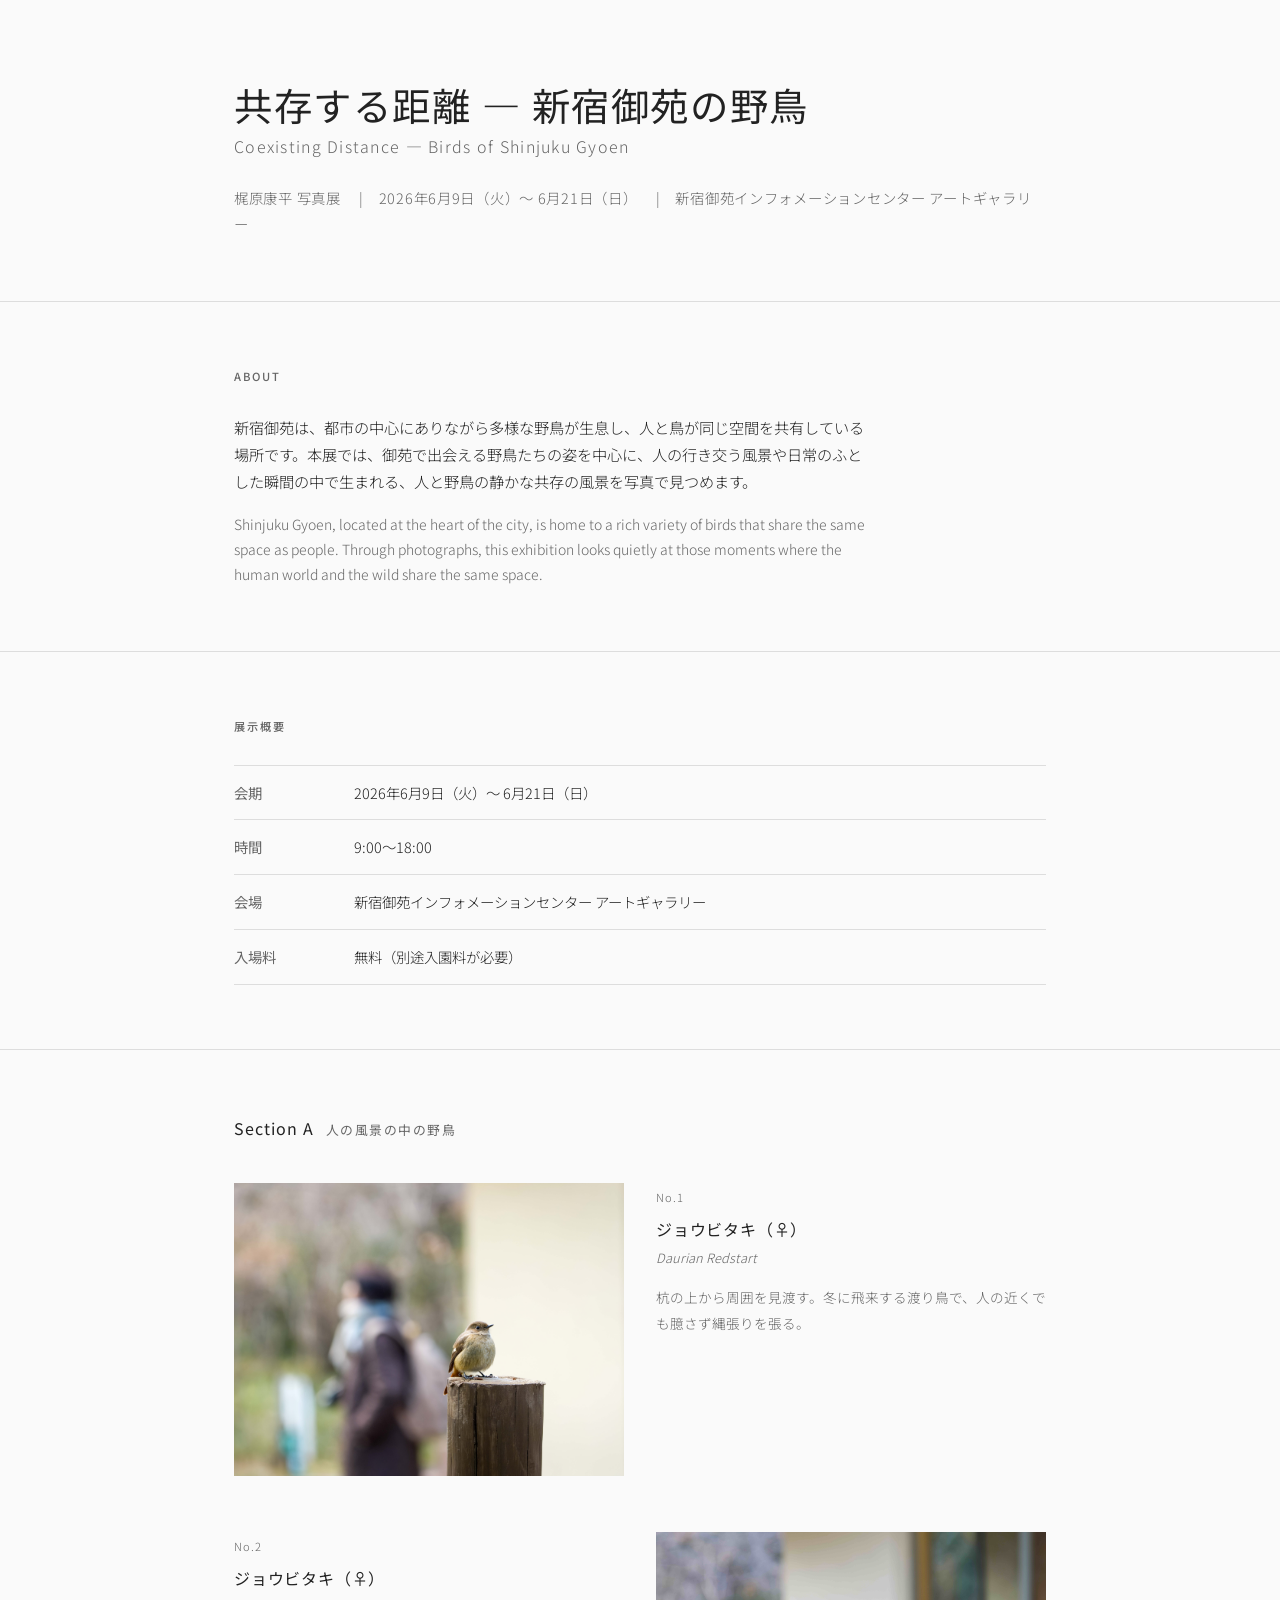
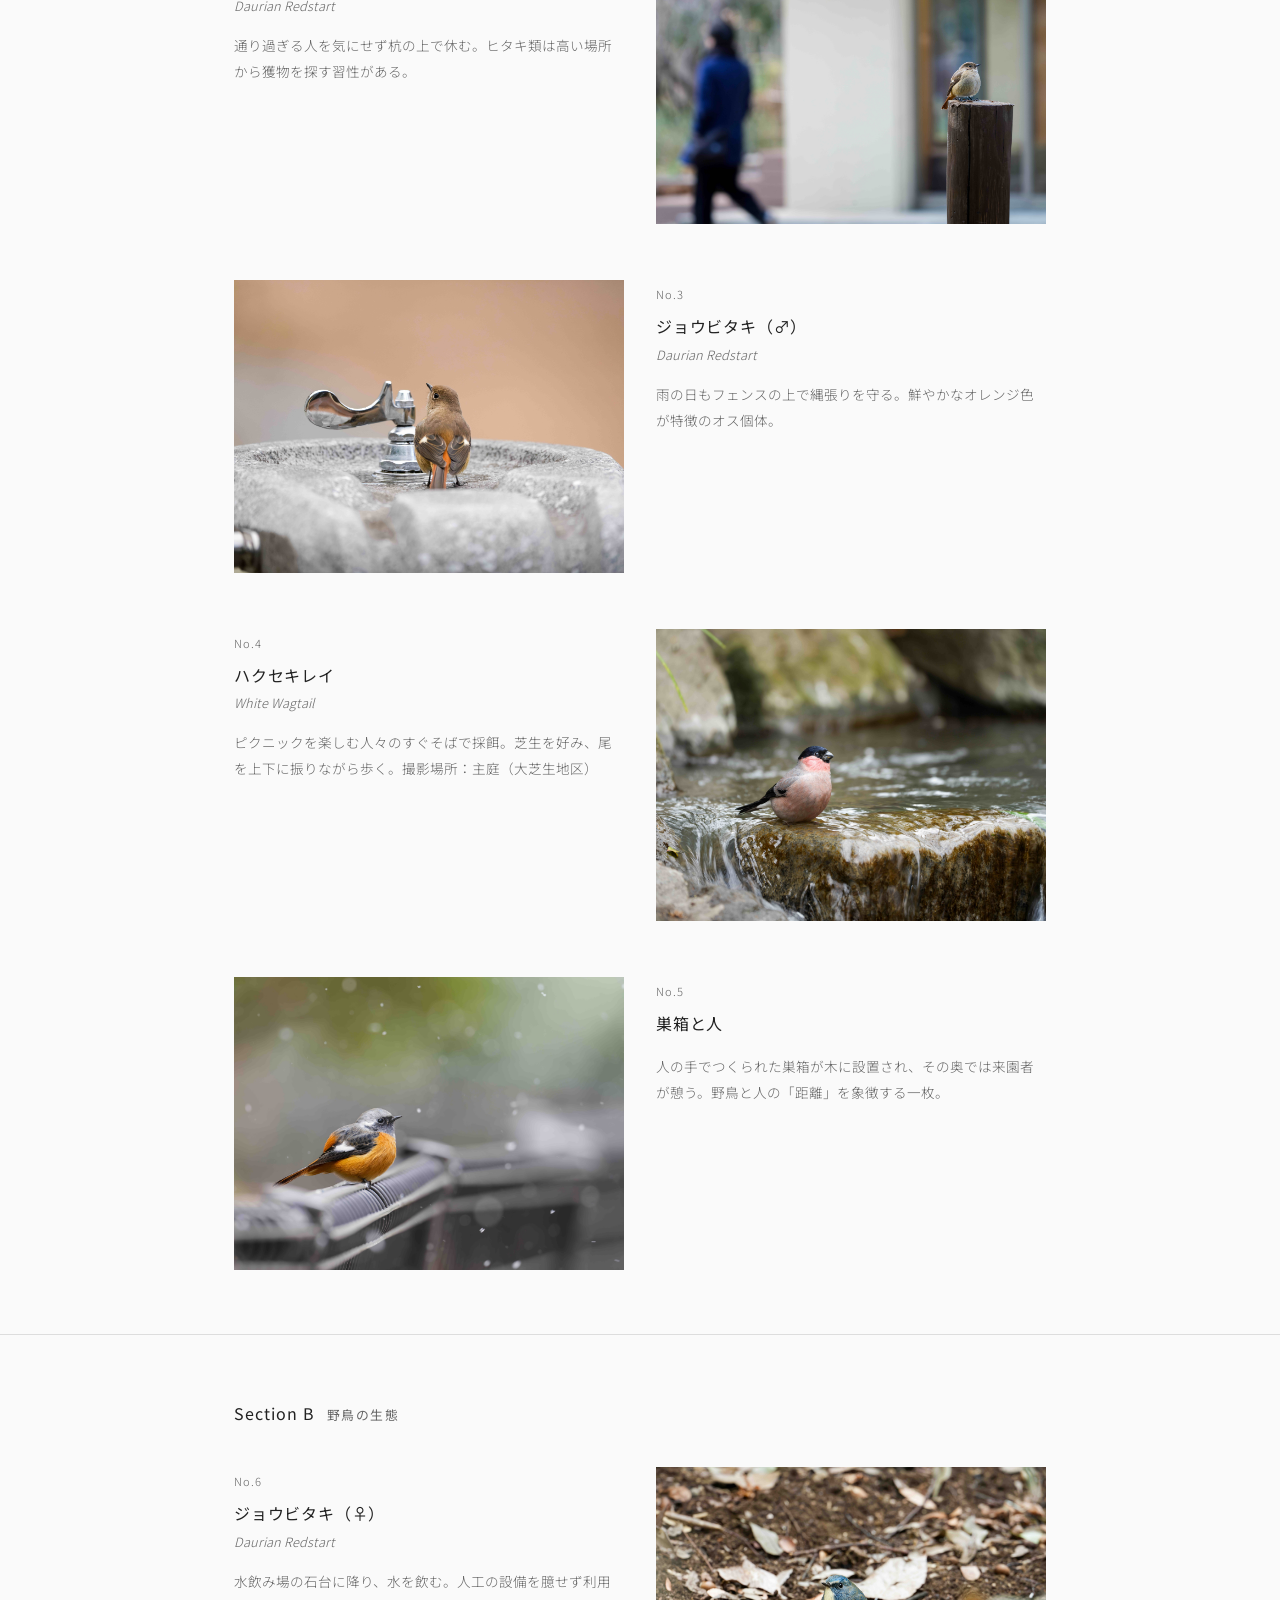
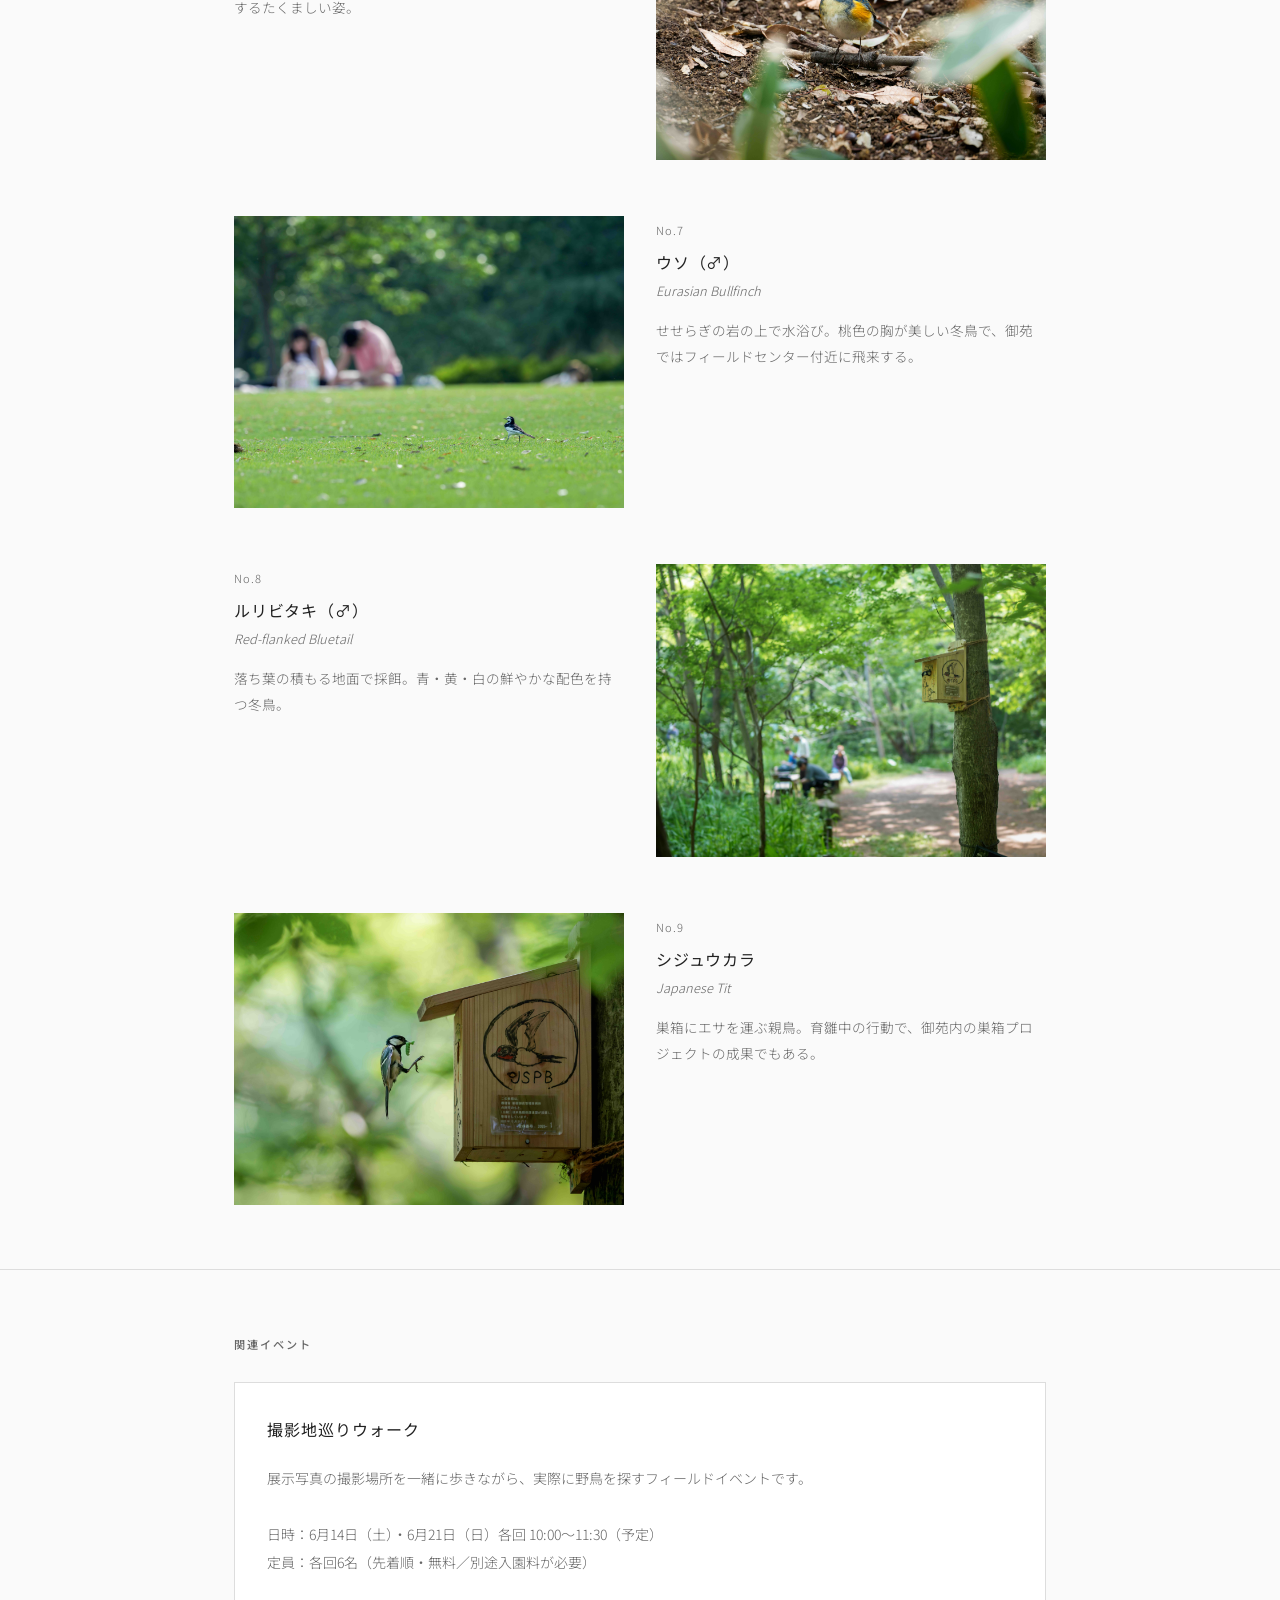
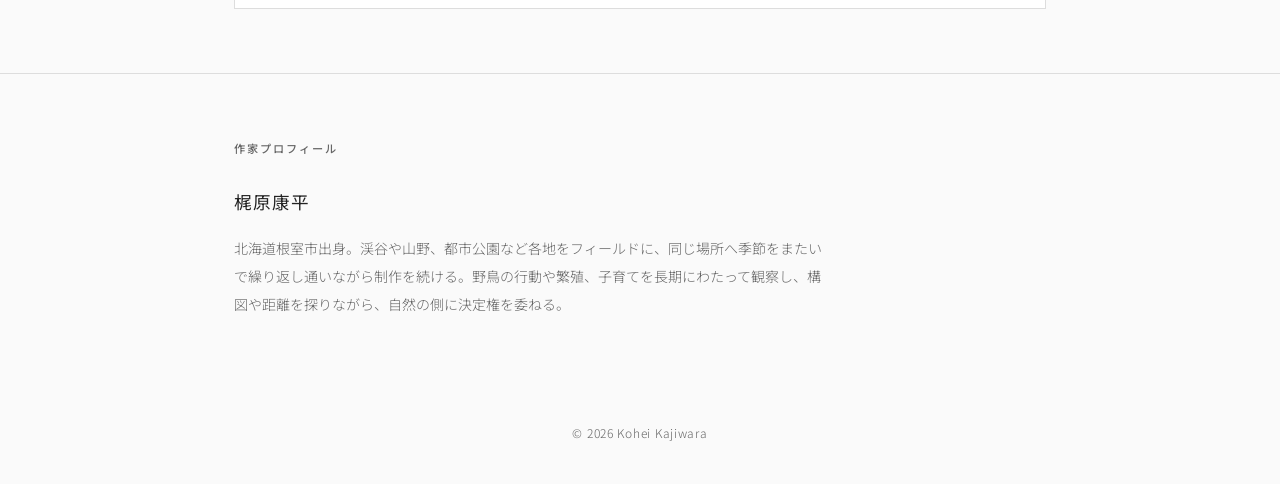
==== exhibitions/2026-coexisting-distance/index.html @ 9e28040c "Restructure for portfolio top page and exhibition subpath Co-Authored-By: Claude Sonnet 4.6 <noreply" ====
<!DOCTYPE html>
<html lang="ja">
<head>
  <meta charset="UTF-8">
  <meta name="viewport" content="width=device-width, initial-scale=1.0">
  <title>共存する距離 — 新宿御苑の野鳥 | 梶原康平 写真展</title>
  <meta name="description" content="梶原康平 写真展「共存する距離 — 新宿御苑の野鳥」2026年6月9日〜6月21日 新宿御苑インフォメーションセンター アートギャラリー">
  <link rel="stylesheet" href="style.css">
</head>
<body>

  <header>
    <div class="header-inner">
      <h1 class="exhibition-title">
        共存する距離 — 新宿御苑の野鳥
        <span class="exhibition-title-en">Coexisting Distance — Birds of Shinjuku Gyoen</span>
      </h1>
      <p class="header-meta">
        <span>梶原康平 写真展</span>
        <span>2026年6月9日（火）〜 6月21日（日）</span>
        <span>新宿御苑インフォメーションセンター アートギャラリー</span>
      </p>
    </div>
  </header>

  <main>

    <!-- About -->
    <section id="about">
      <div class="container">
        <p class="section-label">About</p>
        <div class="about-text">
          <p>新宿御苑は、都市の中心にありながら多様な野鳥が生息し、人と鳥が同じ空間を共有している場所です。本展では、御苑で出会える野鳥たちの姿を中心に、人の行き交う風景や日常のふとした瞬間の中で生まれる、人と野鳥の静かな共存の風景を写真で見つめます。</p>
          <p class="en">Shinjuku Gyoen, located at the heart of the city, is home to a rich variety of birds that share the same space as people. Through photographs, this exhibition looks quietly at those moments where the human world and the wild share the same space.</p>
        </div>
      </div>
    </section>

    <!-- Info -->
    <section id="info">
      <div class="container">
        <p class="section-label">展示概要</p>
        <table class="info-table">
          <tr>
            <th>会期</th>
            <td>2026年6月9日（火）〜 6月21日（日）</td>
          </tr>
          <tr>
            <th>時間</th>
            <td>9:00〜18:00</td>
          </tr>
          <tr>
            <th>会場</th>
            <td>新宿御苑インフォメーションセンター アートギャラリー</td>
          </tr>
          <tr>
            <th>入場料</th>
            <td>無料（別途入園料が必要）</td>
          </tr>
        </table>
      </div>
    </section>

    <!-- Section A -->
    <section id="section-a">
      <div class="container">
        <div class="section-heading">
          <strong>Section A</strong>人の風景の中の野鳥
        </div>
        <div class="works-list">

          <div class="work-item">
            <img class="work-photo" src="images/1.jpeg" alt="ジョウビタキ（♀）杭の上から周囲を見渡す">
            <div class="work-info">
              <p class="work-number">No.1</p>
              <p class="work-title-ja">ジョウビタキ（♀）</p>
              <p class="work-title-en">Daurian Redstart</p>
              <p class="work-desc">杭の上から周囲を見渡す。冬に飛来する渡り鳥で、人の近くでも臆さず縄張りを張る。</p>
            </div>
          </div>

          <div class="work-item reverse">
            <img class="work-photo" src="images/2.jpeg" alt="ジョウビタキ（♀）通り過ぎる人を気にせず杭の上で休む">
            <div class="work-info">
              <p class="work-number">No.2</p>
              <p class="work-title-ja">ジョウビタキ（♀）</p>
              <p class="work-title-en">Daurian Redstart</p>
              <p class="work-desc">通り過ぎる人を気にせず杭の上で休む。ヒタキ類は高い場所から獲物を探す習性がある。</p>
            </div>
          </div>

          <div class="work-item">
            <img class="work-photo" src="images/3.jpeg" alt="ジョウビタキ（♂）雨の日もフェンスの上で縄張りを守る">
            <div class="work-info">
              <p class="work-number">No.3</p>
              <p class="work-title-ja">ジョウビタキ（♂）</p>
              <p class="work-title-en">Daurian Redstart</p>
              <p class="work-desc">雨の日もフェンスの上で縄張りを守る。鮮やかなオレンジ色が特徴のオス個体。</p>
            </div>
          </div>

          <div class="work-item reverse">
            <img class="work-photo" src="images/4.jpeg" alt="ハクセキレイ ピクニックを楽しむ人々のすぐそばで採餌">
            <div class="work-info">
              <p class="work-number">No.4</p>
              <p class="work-title-ja">ハクセキレイ</p>
              <p class="work-title-en">White Wagtail</p>
              <p class="work-desc">ピクニックを楽しむ人々のすぐそばで採餌。芝生を好み、尾を上下に振りながら歩く。撮影場所：主庭（大芝生地区）</p>
            </div>
          </div>

          <div class="work-item">
            <img class="work-photo" src="images/5.jpeg" alt="巣箱と人">
            <div class="work-info">
              <p class="work-number">No.5</p>
              <p class="work-title-ja">巣箱と人</p>
              <p class="work-title-en"></p>
              <p class="work-desc">人の手でつくられた巣箱が木に設置され、その奥では来園者が憩う。野鳥と人の「距離」を象徴する一枚。</p>
            </div>
          </div>

        </div>
      </div>
    </section>

    <!-- Section B -->
    <section id="section-b">
      <div class="container">
        <div class="section-heading">
          <strong>Section B</strong>野鳥の生態
        </div>
        <div class="works-list">

          <div class="work-item reverse">
            <img class="work-photo" src="images/6.jpeg" alt="ジョウビタキ（♀）水飲み場の石台に降り水を飲む">
            <div class="work-info">
              <p class="work-number">No.6</p>
              <p class="work-title-ja">ジョウビタキ（♀）</p>
              <p class="work-title-en">Daurian Redstart</p>
              <p class="work-desc">水飲み場の石台に降り、水を飲む。人工の設備を臆せず利用するたくましい姿。</p>
            </div>
          </div>

          <div class="work-item">
            <img class="work-photo" src="images/7.jpeg" alt="ウソ（♂）せせらぎの岩の上で水浴び">
            <div class="work-info">
              <p class="work-number">No.7</p>
              <p class="work-title-ja">ウソ（♂）</p>
              <p class="work-title-en">Eurasian Bullfinch</p>
              <p class="work-desc">せせらぎの岩の上で水浴び。桃色の胸が美しい冬鳥で、御苑ではフィールドセンター付近に飛来する。</p>
            </div>
          </div>

          <div class="work-item reverse">
            <img class="work-photo" src="images/8.jpeg" alt="ルリビタキ（♂）落ち葉の積もる地面で採餌">
            <div class="work-info">
              <p class="work-number">No.8</p>
              <p class="work-title-ja">ルリビタキ（♂）</p>
              <p class="work-title-en">Red-flanked Bluetail</p>
              <p class="work-desc">落ち葉の積もる地面で採餌。青・黄・白の鮮やかな配色を持つ冬鳥。</p>
            </div>
          </div>

          <div class="work-item">
            <img class="work-photo" src="images/9.jpeg" alt="シジュウカラ 巣箱にエサを運ぶ親鳥">
            <div class="work-info">
              <p class="work-number">No.9</p>
              <p class="work-title-ja">シジュウカラ</p>
              <p class="work-title-en">Japanese Tit</p>
              <p class="work-desc">巣箱にエサを運ぶ親鳥。育雛中の行動で、御苑内の巣箱プロジェクトの成果でもある。</p>
            </div>
          </div>

        </div>
      </div>
    </section>

    <!-- Event -->
    <section id="event">
      <div class="container">
        <p class="section-label">関連イベント</p>
        <div class="event-box">
          <p class="event-title">撮影地巡りウォーク</p>
          <div class="event-details">
            <p>展示写真の撮影場所を一緒に歩きながら、実際に野鳥を探すフィールドイベントです。</p>
            <br>
            <p>日時：6月14日（土）・6月21日（日）各回 10:00〜11:30（予定）</p>
            <p>定員：各回6名（先着順・無料／別途入園料が必要）</p>
          </div>
        </div>
      </div>
    </section>

    <!-- Profile -->
    <section id="profile">
      <div class="container">
        <p class="section-label">作家プロフィール</p>
        <p class="profile-name">梶原康平</p>
        <p class="profile-text">北海道根室市出身。渓谷や山野、都市公園など各地をフィールドに、同じ場所へ季節をまたいで繰り返し通いながら制作を続ける。野鳥の行動や繁殖、子育てを長期にわたって観察し、構図や距離を探りながら、自然の側に決定権を委ねる。</p>
      </div>
    </section>

  </main>

  <footer>
    <p>&copy; 2026 Kohei Kajiwara</p>
  </footer>

</body>
</html>
---- exhibitions/2026-coexisting-distance/style.css ----
@import url('https://fonts.googleapis.com/css2?family=Noto+Sans+JP:wght@300;400;500&display=swap');

*, *::before, *::after {
  box-sizing: border-box;
  margin: 0;
  padding: 0;
}

:root {
  --bg: #fafafa;
  --text: #222;
  --muted: #666;
  --line: #ddd;
  --accent: #444;
  --max-w: 860px;
}

html {
  font-size: 16px;
  scroll-behavior: smooth;
}

body {
  background: var(--bg);
  color: var(--text);
  font-family: 'Noto Sans JP', sans-serif;
  font-weight: 300;
  line-height: 1.8;
  -webkit-font-smoothing: antialiased;
}

a {
  color: inherit;
}

/* ── Layout ── */
.container {
  max-width: var(--max-w);
  margin: 0 auto;
  padding: 0 24px;
}

section {
  padding: 64px 0;
  border-bottom: 1px solid var(--line);
}

section:last-child {
  border-bottom: none;
}

/* ── Header ── */
header {
  padding: 80px 0 64px;
  border-bottom: 1px solid var(--line);
}

.header-inner {
  max-width: var(--max-w);
  margin: 0 auto;
  padding: 0 24px;
}

.exhibition-title {
  font-size: clamp(1.6rem, 4vw, 2.4rem);
  font-weight: 400;
  letter-spacing: 0.04em;
  line-height: 1.3;
}

.exhibition-title-en {
  display: block;
  font-size: clamp(0.85rem, 2vw, 1rem);
  font-weight: 300;
  color: var(--muted);
  letter-spacing: 0.08em;
  margin-top: 6px;
}

.header-meta {
  margin-top: 28px;
  font-size: 0.9rem;
  color: var(--muted);
  letter-spacing: 0.05em;
}

.header-meta span + span::before {
  content: '　|　';
}

/* ── Section headings ── */
.section-label {
  font-size: 0.7rem;
  font-weight: 500;
  letter-spacing: 0.18em;
  color: var(--muted);
  text-transform: uppercase;
  margin-bottom: 28px;
}

/* ── About ── */
.about-text {
  font-size: 0.95rem;
  color: var(--text);
  max-width: 640px;
}

.about-text p + p {
  margin-top: 1em;
}

.about-text .en {
  color: var(--muted);
  font-size: 0.875rem;
  margin-top: 16px;
}

/* ── Info table ── */
.info-table {
  width: 100%;
  border-collapse: collapse;
  font-size: 0.9rem;
}

.info-table tr {
  border-bottom: 1px solid var(--line);
}

.info-table tr:first-child {
  border-top: 1px solid var(--line);
}

.info-table th {
  width: 120px;
  padding: 14px 0;
  font-weight: 400;
  color: var(--muted);
  text-align: left;
  vertical-align: top;
}

.info-table td {
  padding: 14px 0;
  vertical-align: top;
}

/* ── Works ── */
.section-heading {
  font-size: 0.8rem;
  font-weight: 400;
  letter-spacing: 0.12em;
  color: var(--muted);
  margin-bottom: 40px;
  display: flex;
  align-items: baseline;
  gap: 12px;
}

.section-heading strong {
  font-size: 1rem;
  font-weight: 400;
  color: var(--text);
  letter-spacing: 0.06em;
}

.works-list {
  display: flex;
  flex-direction: column;
  gap: 56px;
}

.work-item {
  display: grid;
  grid-template-columns: 1fr 1fr;
  gap: 32px;
  align-items: start;
}

.work-item.reverse {
  direction: rtl;
}

.work-item.reverse > * {
  direction: ltr;
}

.work-photo {
  width: 100%;
  aspect-ratio: 4 / 3;
  object-fit: cover;
  display: block;
  background: var(--line);
}

.work-info {
  padding-top: 4px;
}

.work-number {
  font-size: 0.7rem;
  color: var(--muted);
  letter-spacing: 0.1em;
  margin-bottom: 8px;
}

.work-title-ja {
  font-size: 1rem;
  font-weight: 400;
  letter-spacing: 0.05em;
}

.work-title-en {
  font-size: 0.8rem;
  color: var(--muted);
  margin-top: 2px;
  font-style: italic;
}

.work-desc {
  font-size: 0.85rem;
  color: var(--muted);
  margin-top: 16px;
  line-height: 1.9;
}

/* ── Event ── */
.event-box {
  background: #fff;
  border: 1px solid var(--line);
  padding: 32px;
}

.event-title {
  font-size: 1rem;
  font-weight: 400;
  letter-spacing: 0.06em;
  margin-bottom: 20px;
}

.event-details {
  font-size: 0.875rem;
  color: var(--muted);
  line-height: 2;
}

/* ── Profile ── */
.profile-name {
  font-size: 1.1rem;
  font-weight: 400;
  letter-spacing: 0.06em;
  margin-bottom: 16px;
}

.profile-text {
  font-size: 0.875rem;
  color: var(--muted);
  max-width: 600px;
  line-height: 2;
}

/* ── Footer ── */
footer {
  padding: 40px 0;
  font-size: 0.75rem;
  color: var(--muted);
  letter-spacing: 0.06em;
  text-align: center;
}

/* ── Responsive ── */
@media (max-width: 640px) {
  section {
    padding: 48px 0;
  }

  header {
    padding: 56px 0 48px;
  }

  .work-item,
  .work-item.reverse {
    grid-template-columns: 1fr;
    direction: ltr;
  }

  .work-photo {
    aspect-ratio: 3 / 2;
  }

  .info-table th {
    width: 90px;
  }

  .event-box {
    padding: 24px;
  }
}
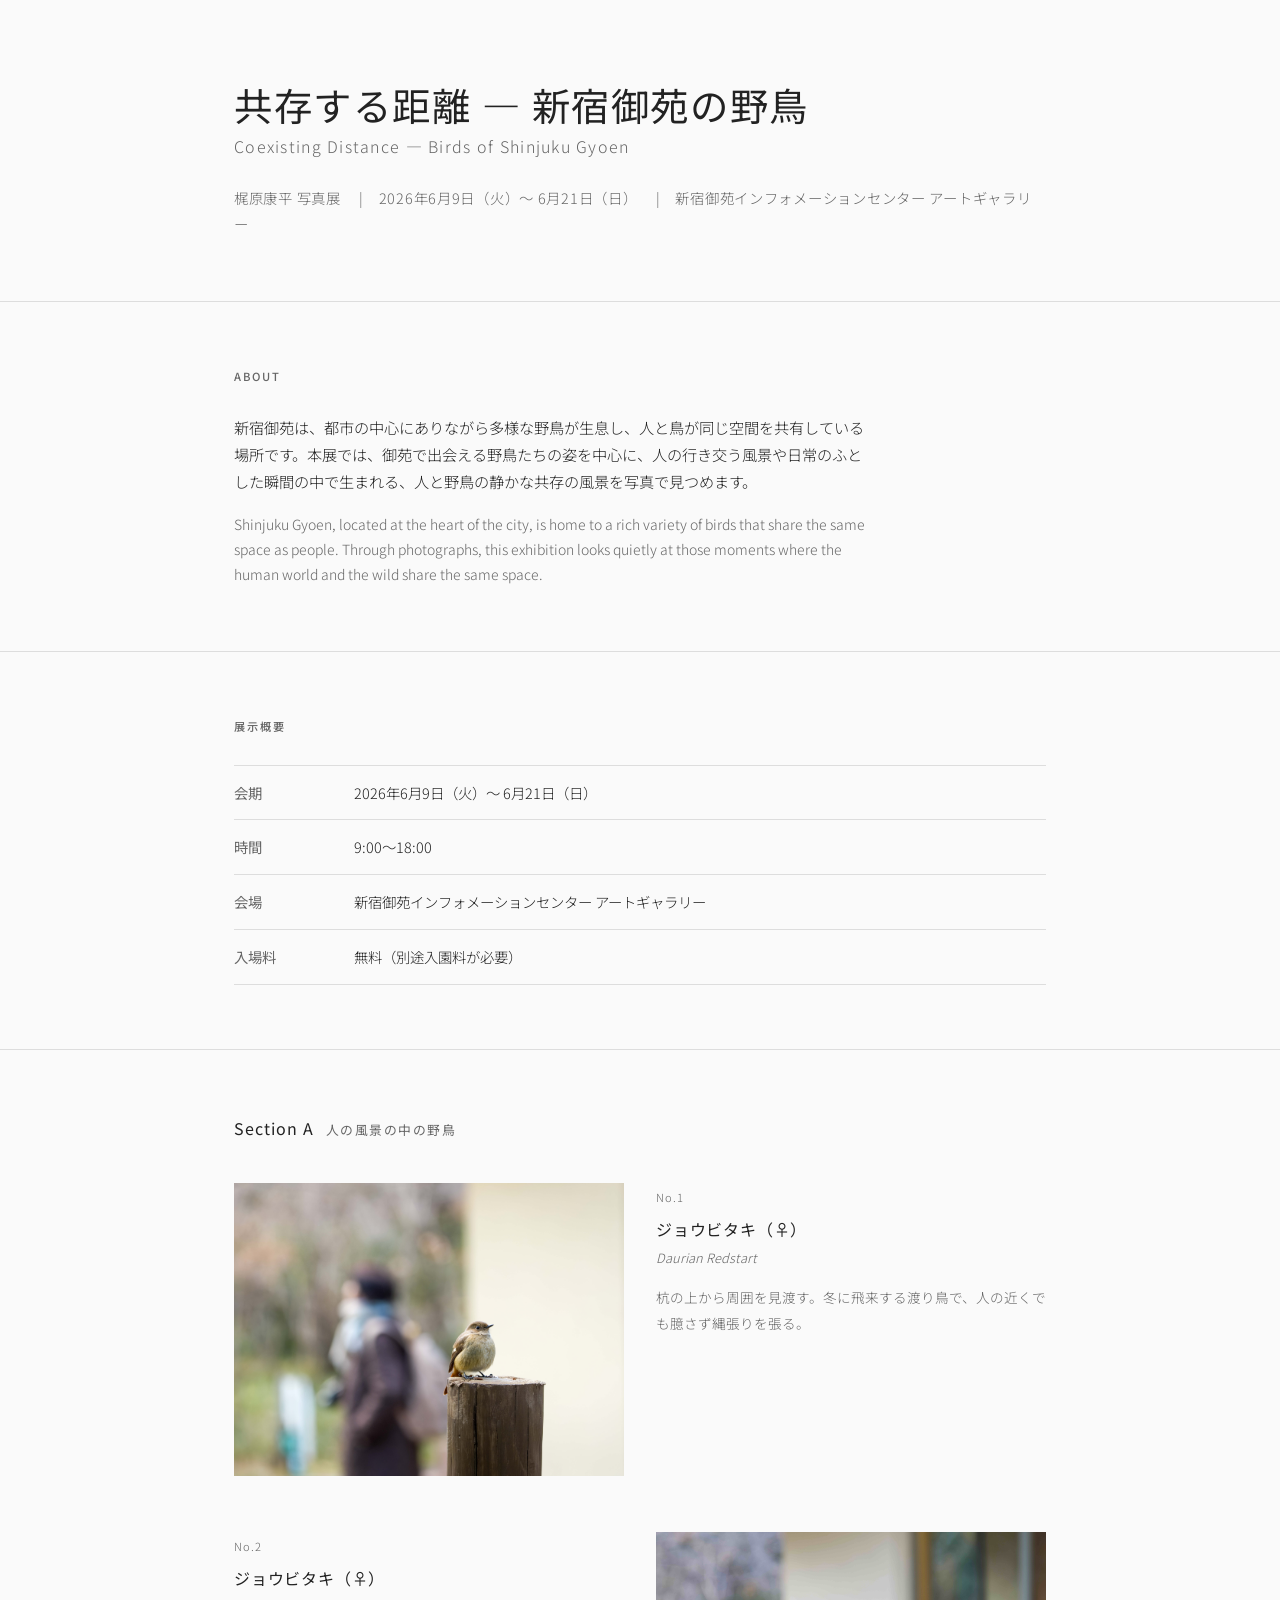
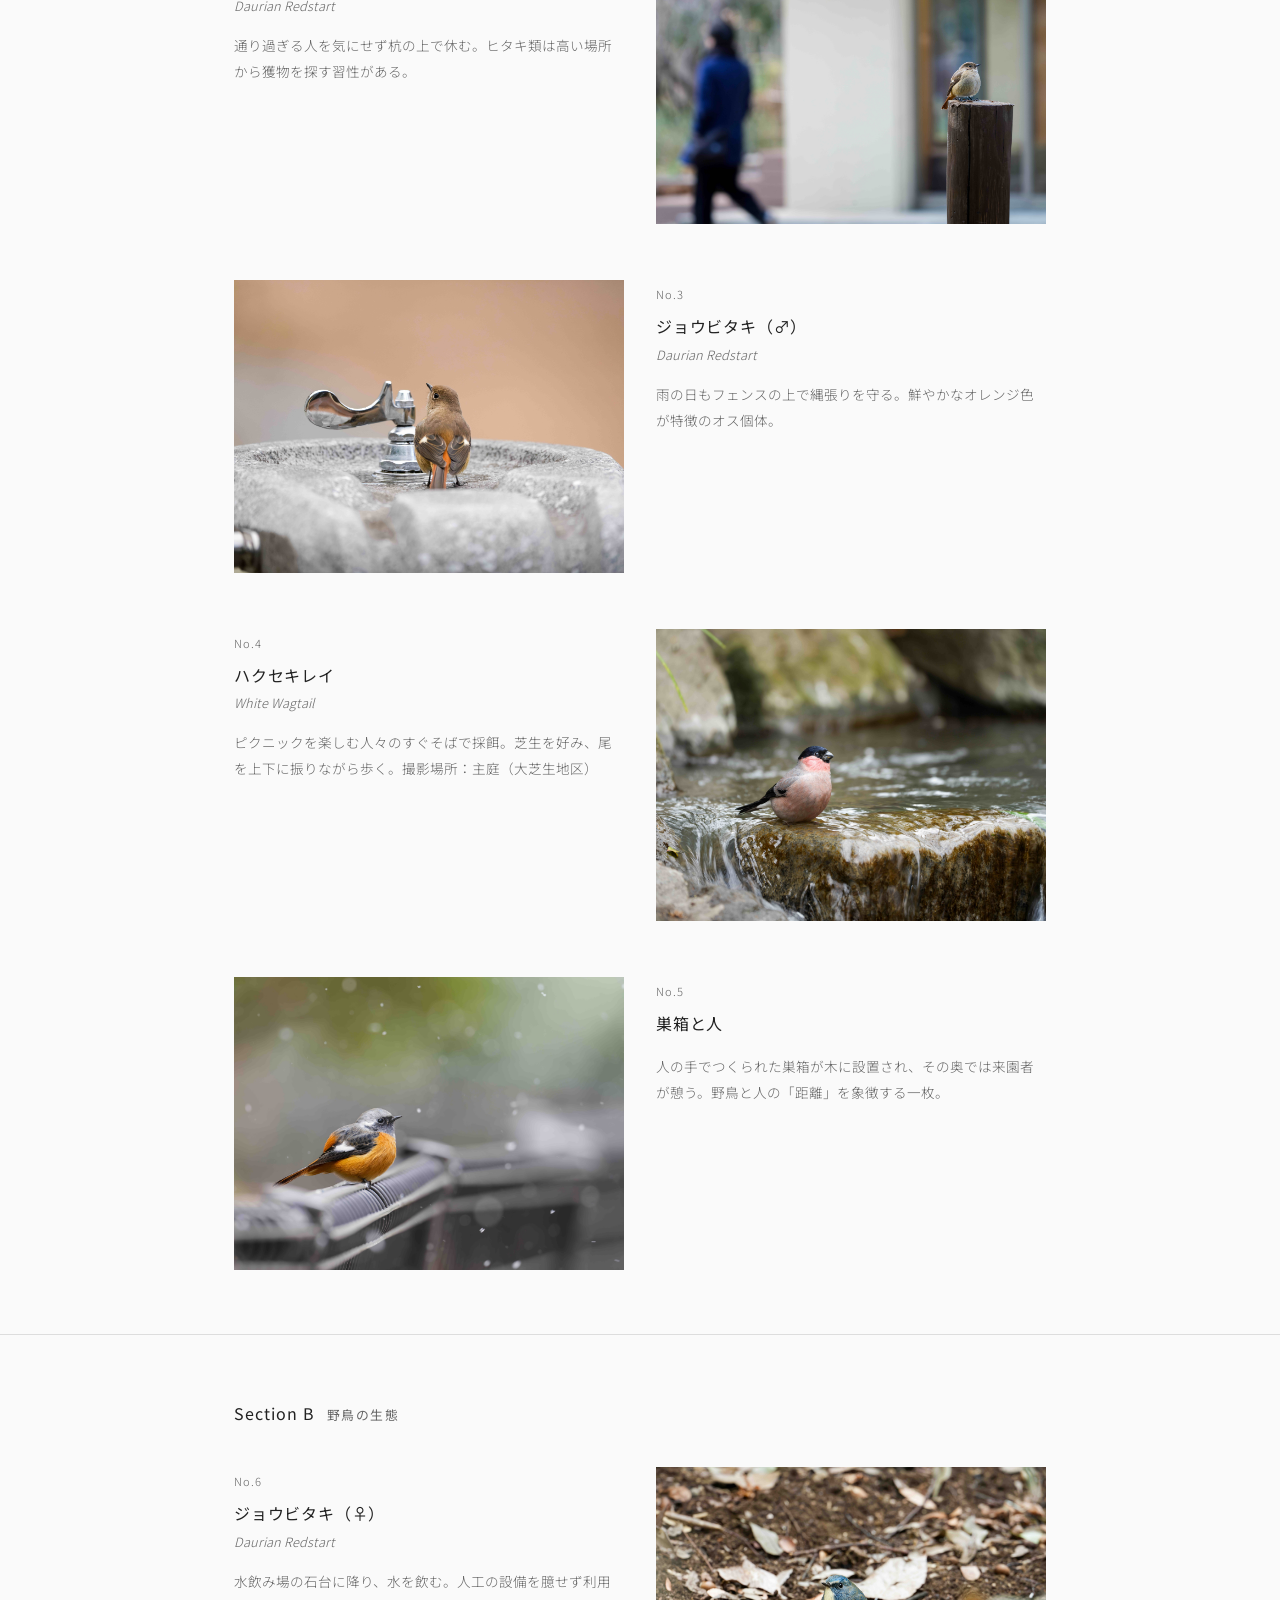
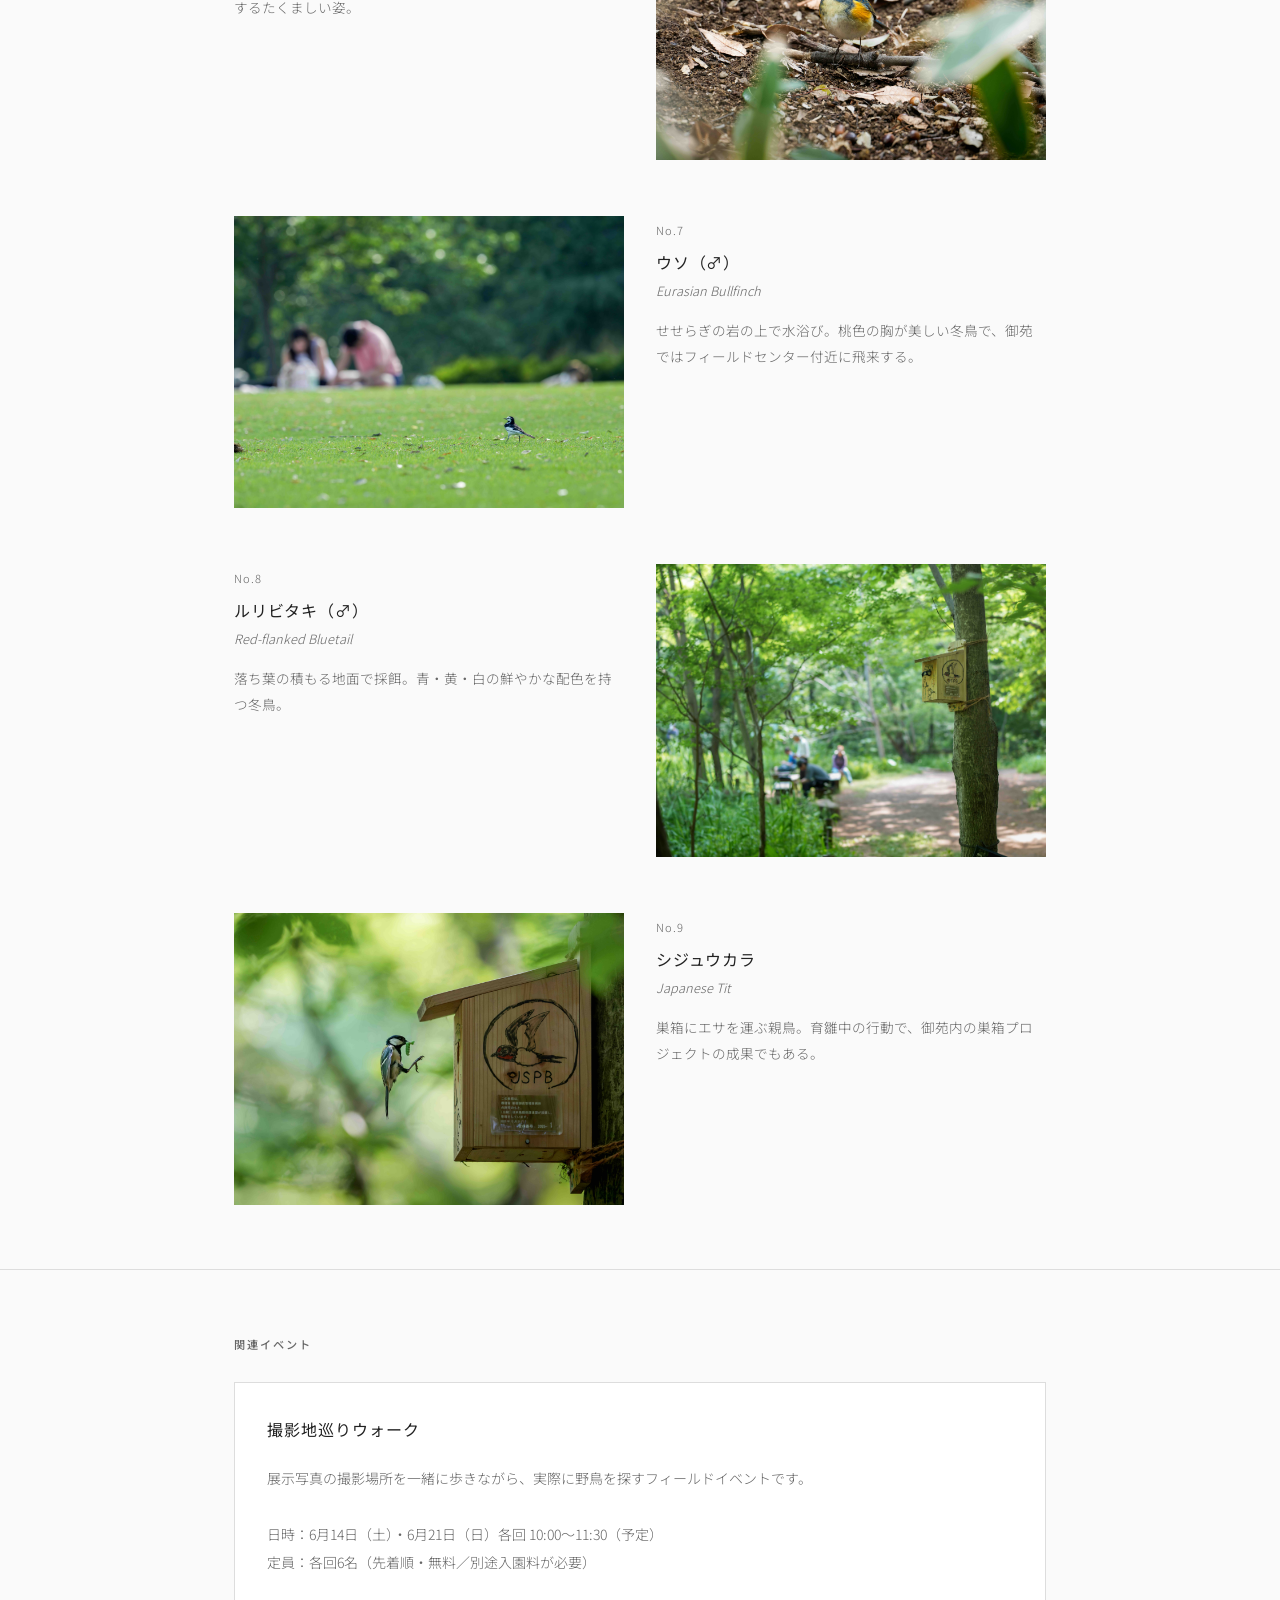
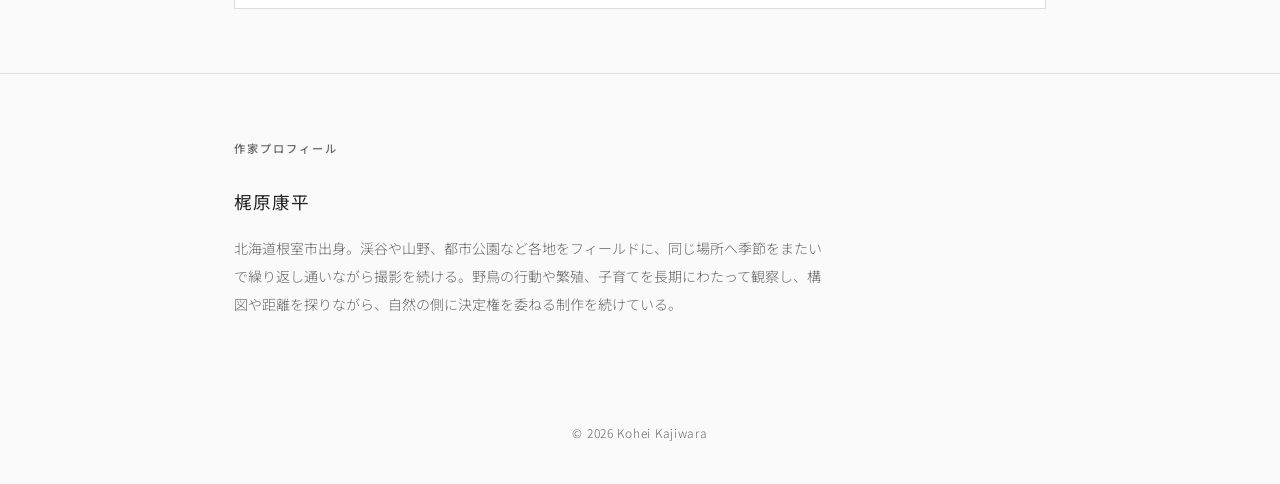
==== commit 0b76be53: "Update artist profile text Co-Authored-By: Claude Sonnet 4.6 <noreply@anthropic.com>" ====
--- a/exhibitions/2026-coexisting-distance/index.html
+++ b/exhibitions/2026-coexisting-distance/index.html
@@ -196,7 +196,7 @@
       <div class="container">
         <p class="section-label">作家プロフィール</p>
         <p class="profile-name">梶原康平</p>
-        <p class="profile-text">北海道根室市出身。渓谷や山野、都市公園など各地をフィールドに、同じ場所へ季節をまたいで繰り返し通いながら制作を続ける。野鳥の行動や繁殖、子育てを長期にわたって観察し、構図や距離を探りながら、自然の側に決定権を委ねる。</p>
+        <p class="profile-text">北海道根室市出身。渓谷や山野、都市公園など各地をフィールドに、同じ場所へ季節をまたいで繰り返し通いながら撮影を続ける。野鳥の行動や繁殖、子育てを長期にわたって観察し、構図や距離を探りながら、自然の側に決定権を委ねる制作を続けている。</p>
       </div>
     </section>
 
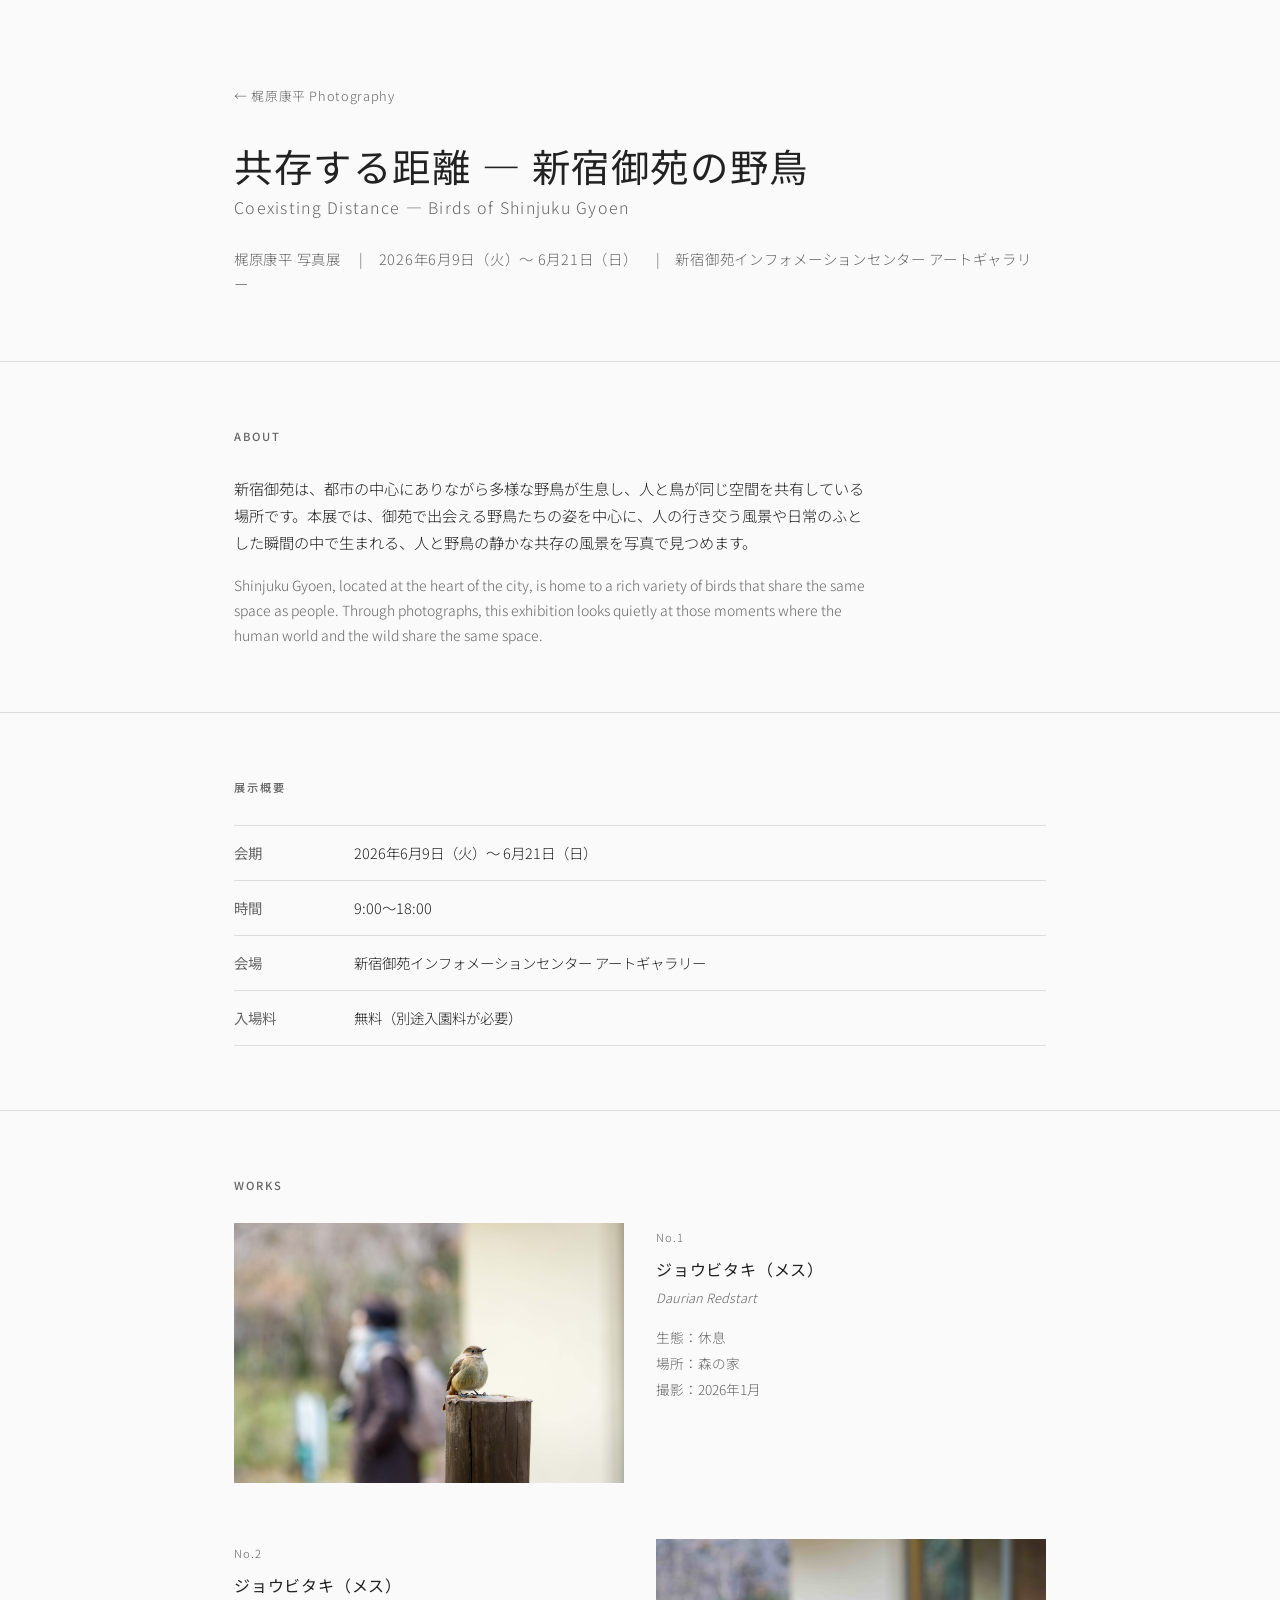
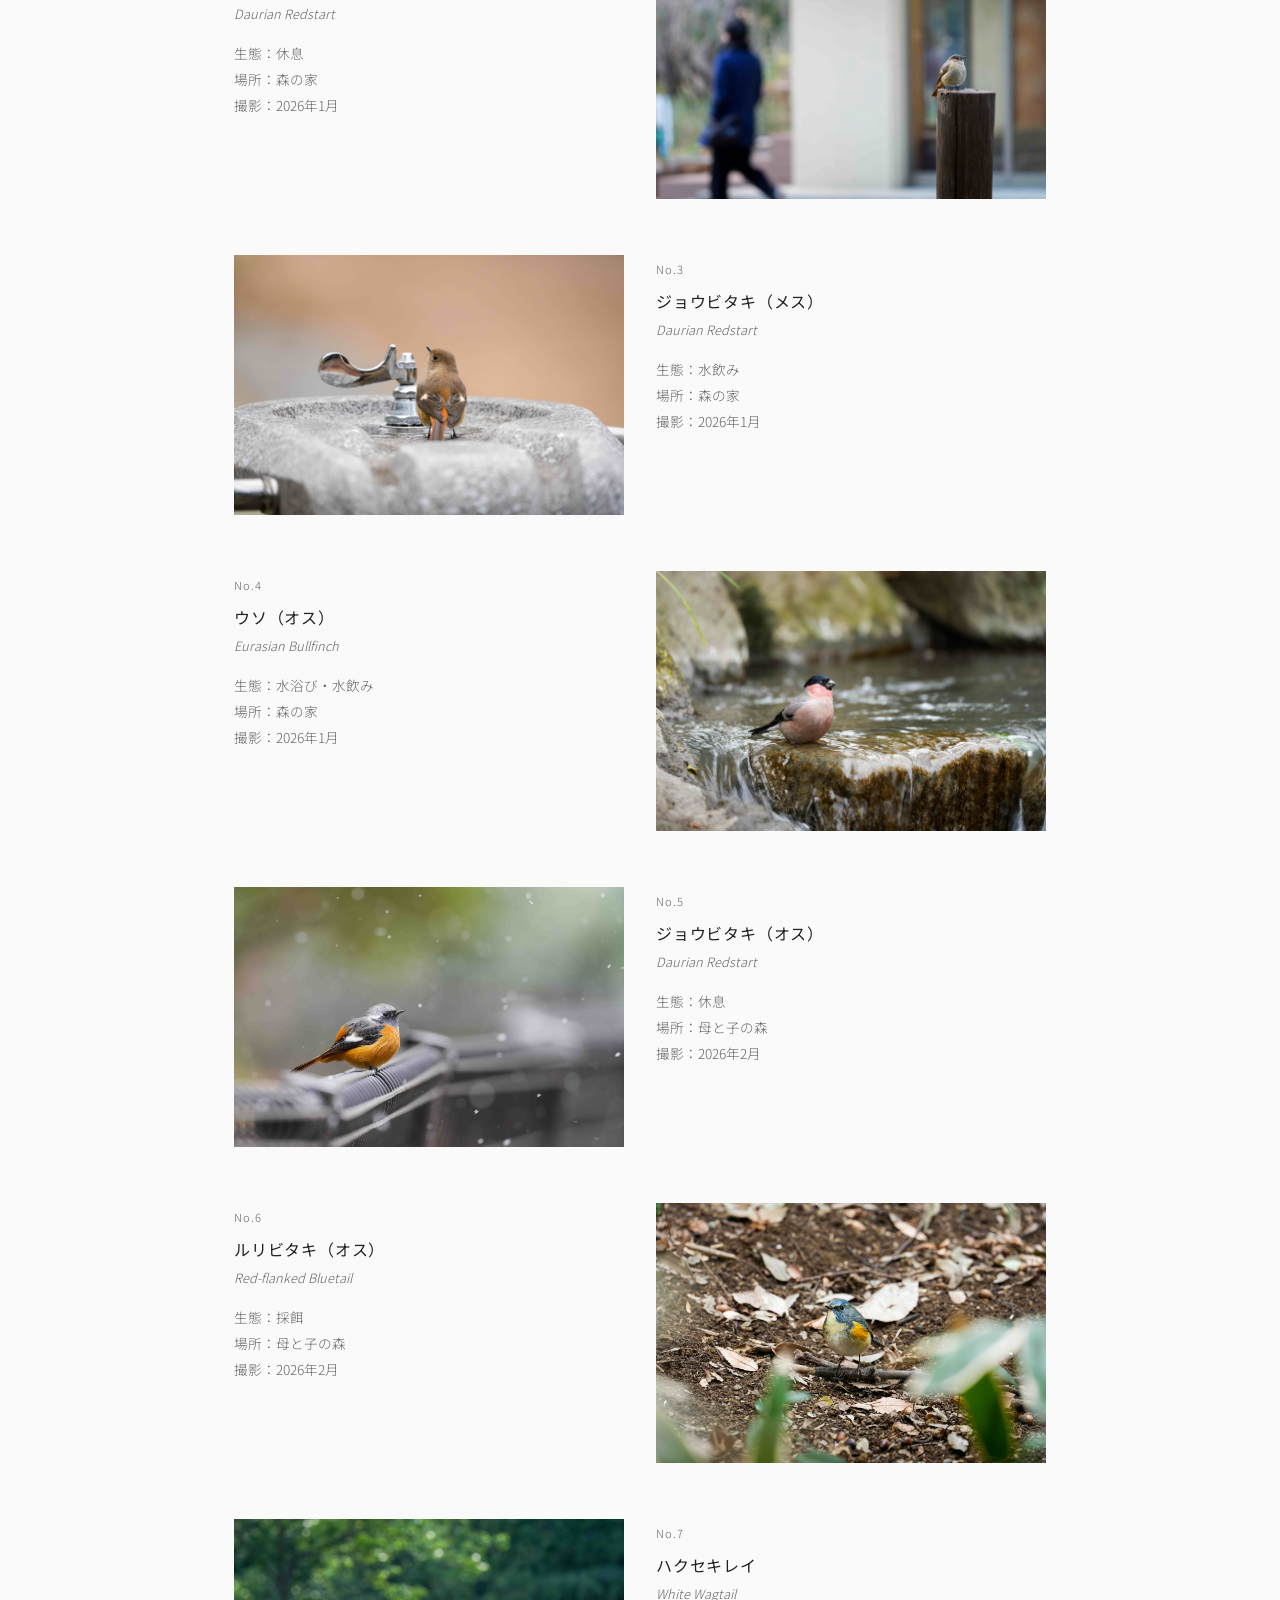
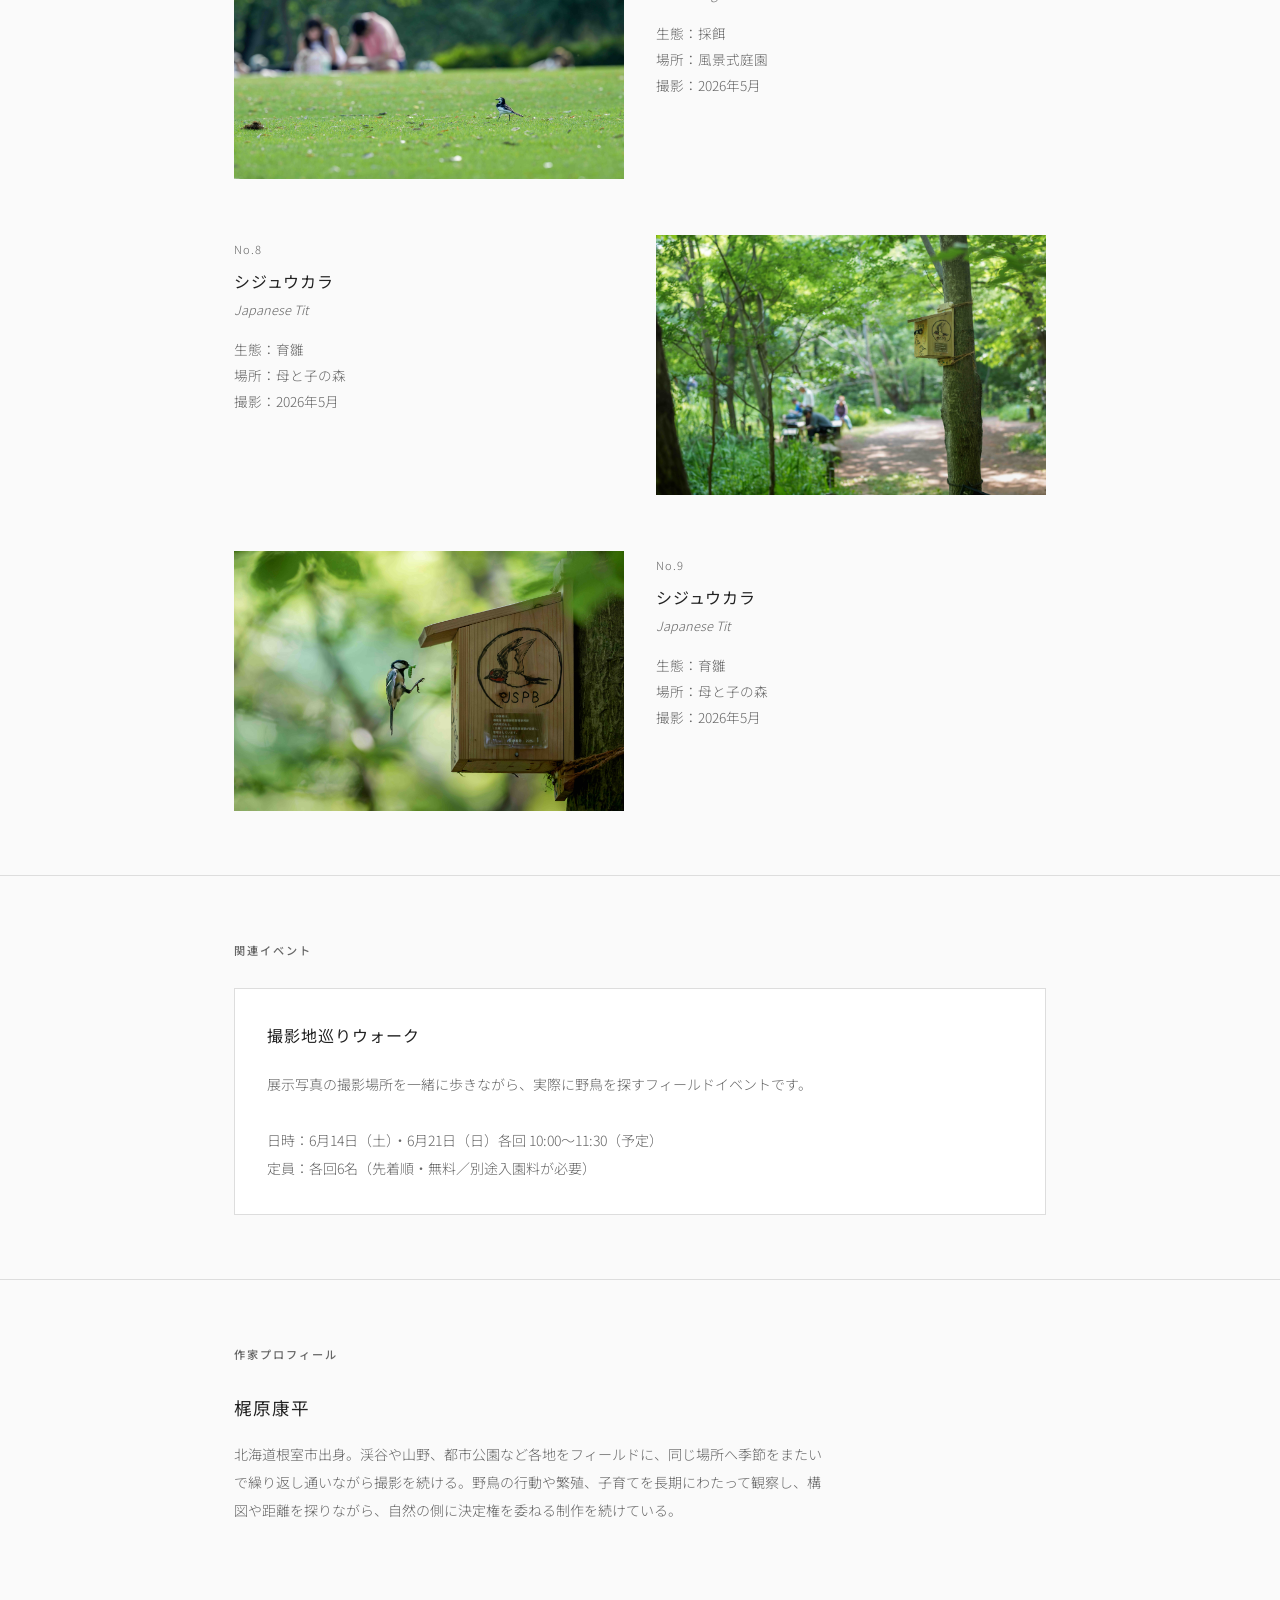
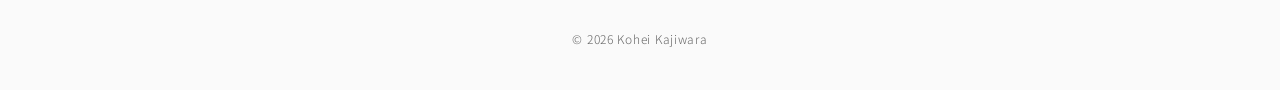
==== commit 37d734cb: "Update exhibition page: remove section groupings and align with 作品リスト - Remove Section A / B heading" ====
--- a/exhibitions/2026-coexisting-distance/index.html
+++ b/exhibitions/2026-coexisting-distance/index.html
@@ -11,6 +11,7 @@
 
   <header>
     <div class="header-inner">
+      <nav class="back-nav"><a href="../../">← 梶原康平 Photography</a></nav>
       <h1 class="exhibition-title">
         共存する距離 — 新宿御苑の野鳥
         <span class="exhibition-title-en">Coexisting Distance — Birds of Shinjuku Gyoen</span>
@@ -61,113 +62,99 @@
       </div>
     </section>
 
-    <!-- Section A -->
-    <section id="section-a">
+    <!-- Works -->
+    <section id="works">
       <div class="container">
-        <div class="section-heading">
-          <strong>Section A</strong>人の風景の中の野鳥
-        </div>
+        <p class="section-label">Works</p>
         <div class="works-list">
 
           <div class="work-item">
-            <img class="work-photo" src="images/1.jpeg" alt="ジョウビタキ（♀）杭の上から周囲を見渡す">
+            <img class="work-photo" src="images/1.jpeg" alt="ジョウビタキ（メス）">
             <div class="work-info">
               <p class="work-number">No.1</p>
-              <p class="work-title-ja">ジョウビタキ（♀）</p>
+              <p class="work-title-ja">ジョウビタキ（メス）</p>
               <p class="work-title-en">Daurian Redstart</p>
-              <p class="work-desc">杭の上から周囲を見渡す。冬に飛来する渡り鳥で、人の近くでも臆さず縄張りを張る。</p>
+              <p class="work-desc">生態：休息<br>場所：森の家<br>撮影：2026年1月</p>
             </div>
           </div>
 
           <div class="work-item reverse">
-            <img class="work-photo" src="images/2.jpeg" alt="ジョウビタキ（♀）通り過ぎる人を気にせず杭の上で休む">
+            <img class="work-photo" src="images/2.jpeg" alt="ジョウビタキ（メス）">
             <div class="work-info">
               <p class="work-number">No.2</p>
-              <p class="work-title-ja">ジョウビタキ（♀）</p>
+              <p class="work-title-ja">ジョウビタキ（メス）</p>
               <p class="work-title-en">Daurian Redstart</p>
-              <p class="work-desc">通り過ぎる人を気にせず杭の上で休む。ヒタキ類は高い場所から獲物を探す習性がある。</p>
+              <p class="work-desc">生態：休息<br>場所：森の家<br>撮影：2026年1月</p>
             </div>
           </div>
 
           <div class="work-item">
-            <img class="work-photo" src="images/3.jpeg" alt="ジョウビタキ（♂）雨の日もフェンスの上で縄張りを守る">
+            <img class="work-photo" src="images/3.jpeg" alt="ジョウビタキ（メス）">
             <div class="work-info">
               <p class="work-number">No.3</p>
-              <p class="work-title-ja">ジョウビタキ（♂）</p>
+              <p class="work-title-ja">ジョウビタキ（メス）</p>
               <p class="work-title-en">Daurian Redstart</p>
-              <p class="work-desc">雨の日もフェンスの上で縄張りを守る。鮮やかなオレンジ色が特徴のオス個体。</p>
+              <p class="work-desc">生態：水飲み<br>場所：森の家<br>撮影：2026年1月</p>
             </div>
           </div>
 
           <div class="work-item reverse">
-            <img class="work-photo" src="images/4.jpeg" alt="ハクセキレイ ピクニックを楽しむ人々のすぐそばで採餌">
+            <img class="work-photo" src="images/4.jpeg" alt="ウソ（オス）">
             <div class="work-info">
               <p class="work-number">No.4</p>
-              <p class="work-title-ja">ハクセキレイ</p>
-              <p class="work-title-en">White Wagtail</p>
-              <p class="work-desc">ピクニックを楽しむ人々のすぐそばで採餌。芝生を好み、尾を上下に振りながら歩く。撮影場所：主庭（大芝生地区）</p>
+              <p class="work-title-ja">ウソ（オス）</p>
+              <p class="work-title-en">Eurasian Bullfinch</p>
+              <p class="work-desc">生態：水浴び・水飲み<br>場所：森の家<br>撮影：2026年1月</p>
             </div>
           </div>
 
           <div class="work-item">
-            <img class="work-photo" src="images/5.jpeg" alt="巣箱と人">
+            <img class="work-photo" src="images/5.jpeg" alt="ジョウビタキ（オス）">
             <div class="work-info">
               <p class="work-number">No.5</p>
-              <p class="work-title-ja">巣箱と人</p>
-              <p class="work-title-en"></p>
-              <p class="work-desc">人の手でつくられた巣箱が木に設置され、その奥では来園者が憩う。野鳥と人の「距離」を象徴する一枚。</p>
+              <p class="work-title-ja">ジョウビタキ（オス）</p>
+              <p class="work-title-en">Daurian Redstart</p>
+              <p class="work-desc">生態：休息<br>場所：母と子の森<br>撮影：2026年2月</p>
             </div>
           </div>
 
-        </div>
-      </div>
-    </section>
-
-    <!-- Section B -->
-    <section id="section-b">
-      <div class="container">
-        <div class="section-heading">
-          <strong>Section B</strong>野鳥の生態
-        </div>
-        <div class="works-list">
-
           <div class="work-item reverse">
-            <img class="work-photo" src="images/6.jpeg" alt="ジョウビタキ（♀）水飲み場の石台に降り水を飲む">
+            <img class="work-photo" src="images/6.jpeg" alt="ルリビタキ（オス）">
             <div class="work-info">
               <p class="work-number">No.6</p>
-              <p class="work-title-ja">ジョウビタキ（♀）</p>
-              <p class="work-title-en">Daurian Redstart</p>
-              <p class="work-desc">水飲み場の石台に降り、水を飲む。人工の設備を臆せず利用するたくましい姿。</p>
+              <p class="work-title-ja">ルリビタキ（オス）</p>
+              <p class="work-title-en">Red-flanked Bluetail</p>
+              <p class="work-desc">生態：採餌<br>場所：母と子の森<br>撮影：2026年2月</p>
             </div>
           </div>
 
           <div class="work-item">
-            <img class="work-photo" src="images/7.jpeg" alt="ウソ（♂）せせらぎの岩の上で水浴び">
+            <img class="work-photo" src="images/7.jpeg" alt="ハクセキレイ">
             <div class="work-info">
               <p class="work-number">No.7</p>
-              <p class="work-title-ja">ウソ（♂）</p>
-              <p class="work-title-en">Eurasian Bullfinch</p>
-              <p class="work-desc">せせらぎの岩の上で水浴び。桃色の胸が美しい冬鳥で、御苑ではフィールドセンター付近に飛来する。</p>
+              <p class="work-title-ja">ハクセキレイ</p>
+              <p class="work-title-en">White Wagtail</p>
+              <p class="work-desc">生態：採餌<br>場所：風景式庭園<br>撮影：2026年5月</p>
             </div>
           </div>
 
           <div class="work-item reverse">
-            <img class="work-photo" src="images/8.jpeg" alt="ルリビタキ（♂）落ち葉の積もる地面で採餌">
+            <img class="work-photo" src="images/8.jpeg" alt="シジュウカラ">
             <div class="work-info">
               <p class="work-number">No.8</p>
-              <p class="work-title-ja">ルリビタキ（♂）</p>
-              <p class="work-title-en">Red-flanked Bluetail</p>
-              <p class="work-desc">落ち葉の積もる地面で採餌。青・黄・白の鮮やかな配色を持つ冬鳥。</p>
+              <p class="work-title-ja">シジュウカラ</p>
+              <p class="work-title-en">Japanese Tit</p>
+              <p class="work-desc">生態：育雛<br>場所：母と子の森<br>撮影：2026年5月</p>
             </div>
           </div>
 
           <div class="work-item">
-            <img class="work-photo" src="images/9.jpeg" alt="シジュウカラ 巣箱にエサを運ぶ親鳥">
+            <img class="work-photo" src="images/9.jpeg" alt="シジュウカラ">
             <div class="work-info">
               <p class="work-number">No.9</p>
               <p class="work-title-ja">シジュウカラ</p>
               <p class="work-title-en">Japanese Tit</p>
-              <p class="work-desc">巣箱にエサを運ぶ親鳥。育雛中の行動で、御苑内の巣箱プロジェクトの成果でもある。</p>
+              <p class="work-desc">生態：育雛<br>場所：母と子の森<br>撮影：2026年5月</p>
             </div>
           </div>
 
--- a/exhibitions/2026-coexisting-distance/style.css
+++ b/exhibitions/2026-coexisting-distance/style.css
@@ -49,6 +49,22 @@
   border-bottom: none;
 }
 
+/* ── Back nav ── */
+.back-nav {
+  margin-bottom: 32px;
+}
+
+.back-nav a {
+  font-size: 0.8rem;
+  color: var(--muted);
+  text-decoration: none;
+  letter-spacing: 0.05em;
+}
+
+.back-nav a:hover {
+  color: var(--text);
+}
+
 /* ── Header ── */
 header {
   padding: 80px 0 64px;
@@ -186,8 +202,7 @@
 
 .work-photo {
   width: 100%;
-  aspect-ratio: 4 / 3;
-  object-fit: cover;
+  height: auto;
   display: block;
   background: var(--line);
 }
@@ -283,10 +298,6 @@
     direction: ltr;
   }
 
-  .work-photo {
-    aspect-ratio: 3 / 2;
-  }
-
   .info-table th {
     width: 90px;
   }
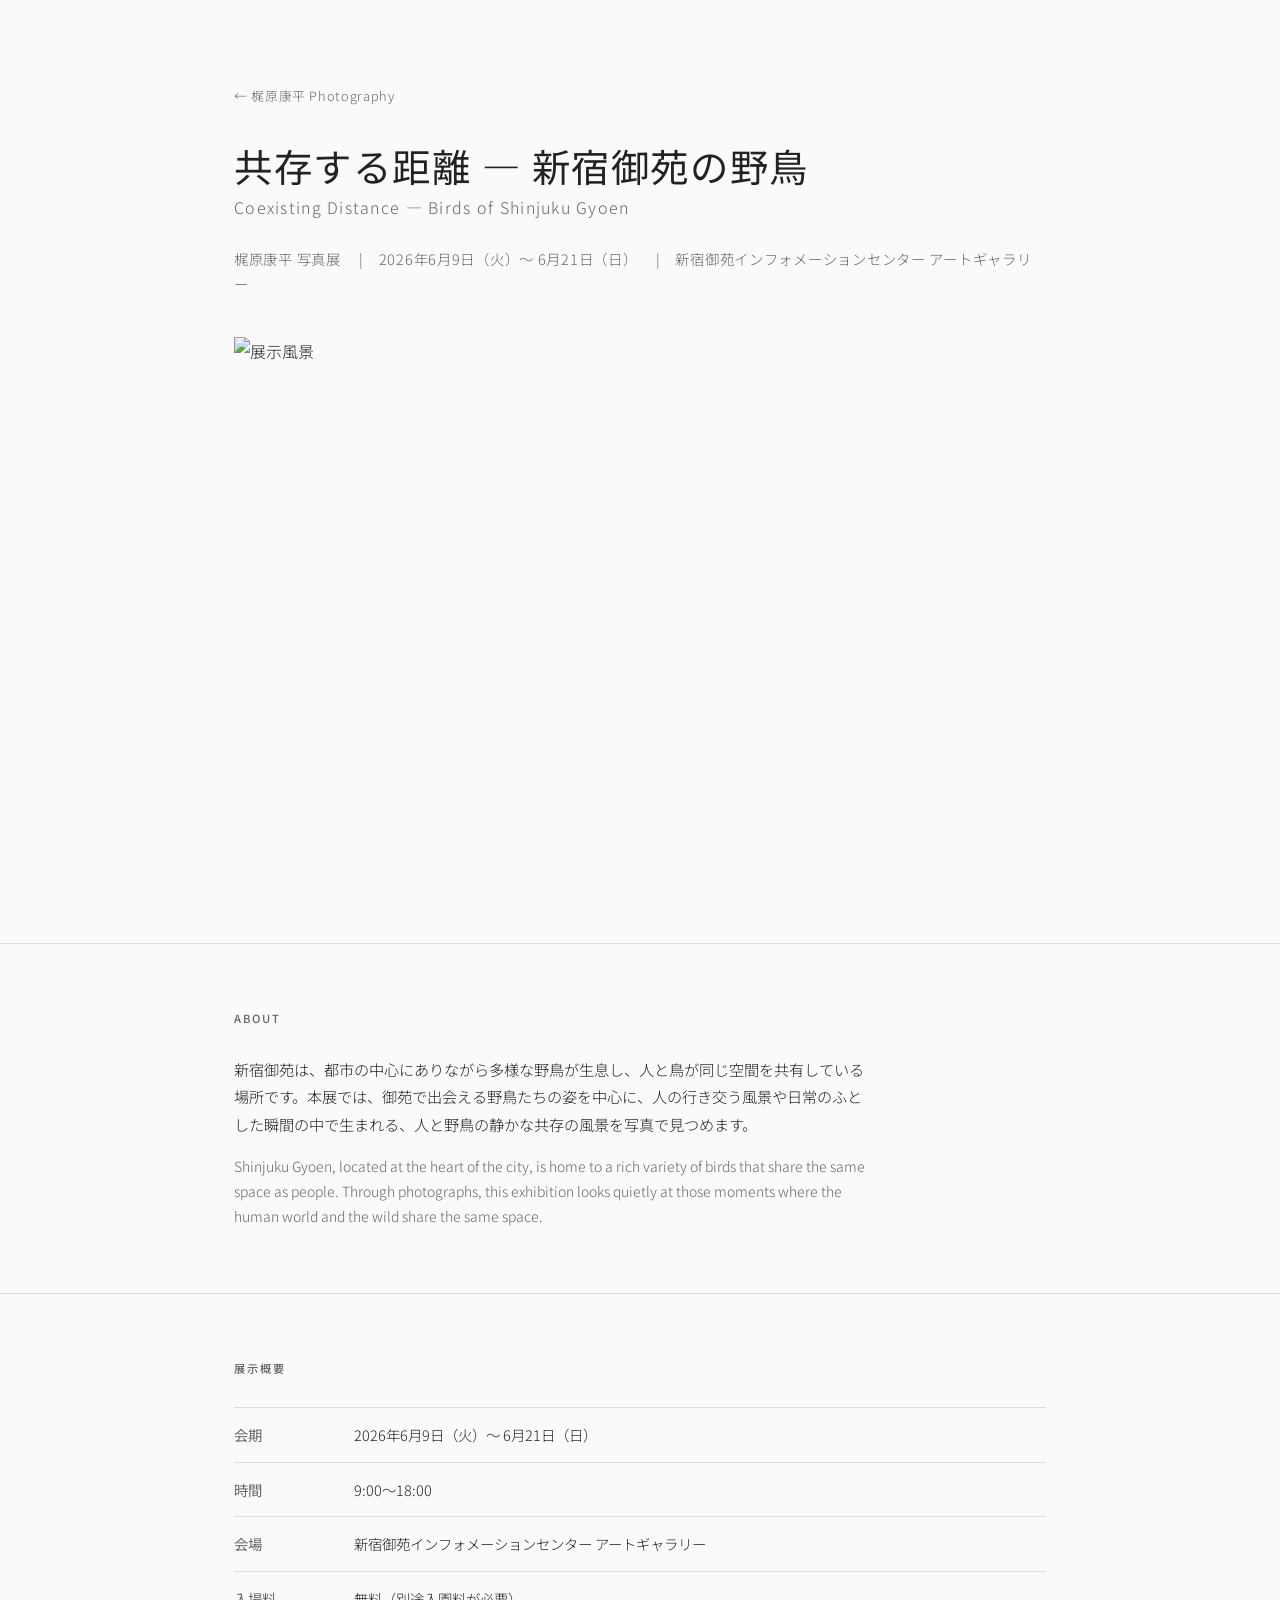
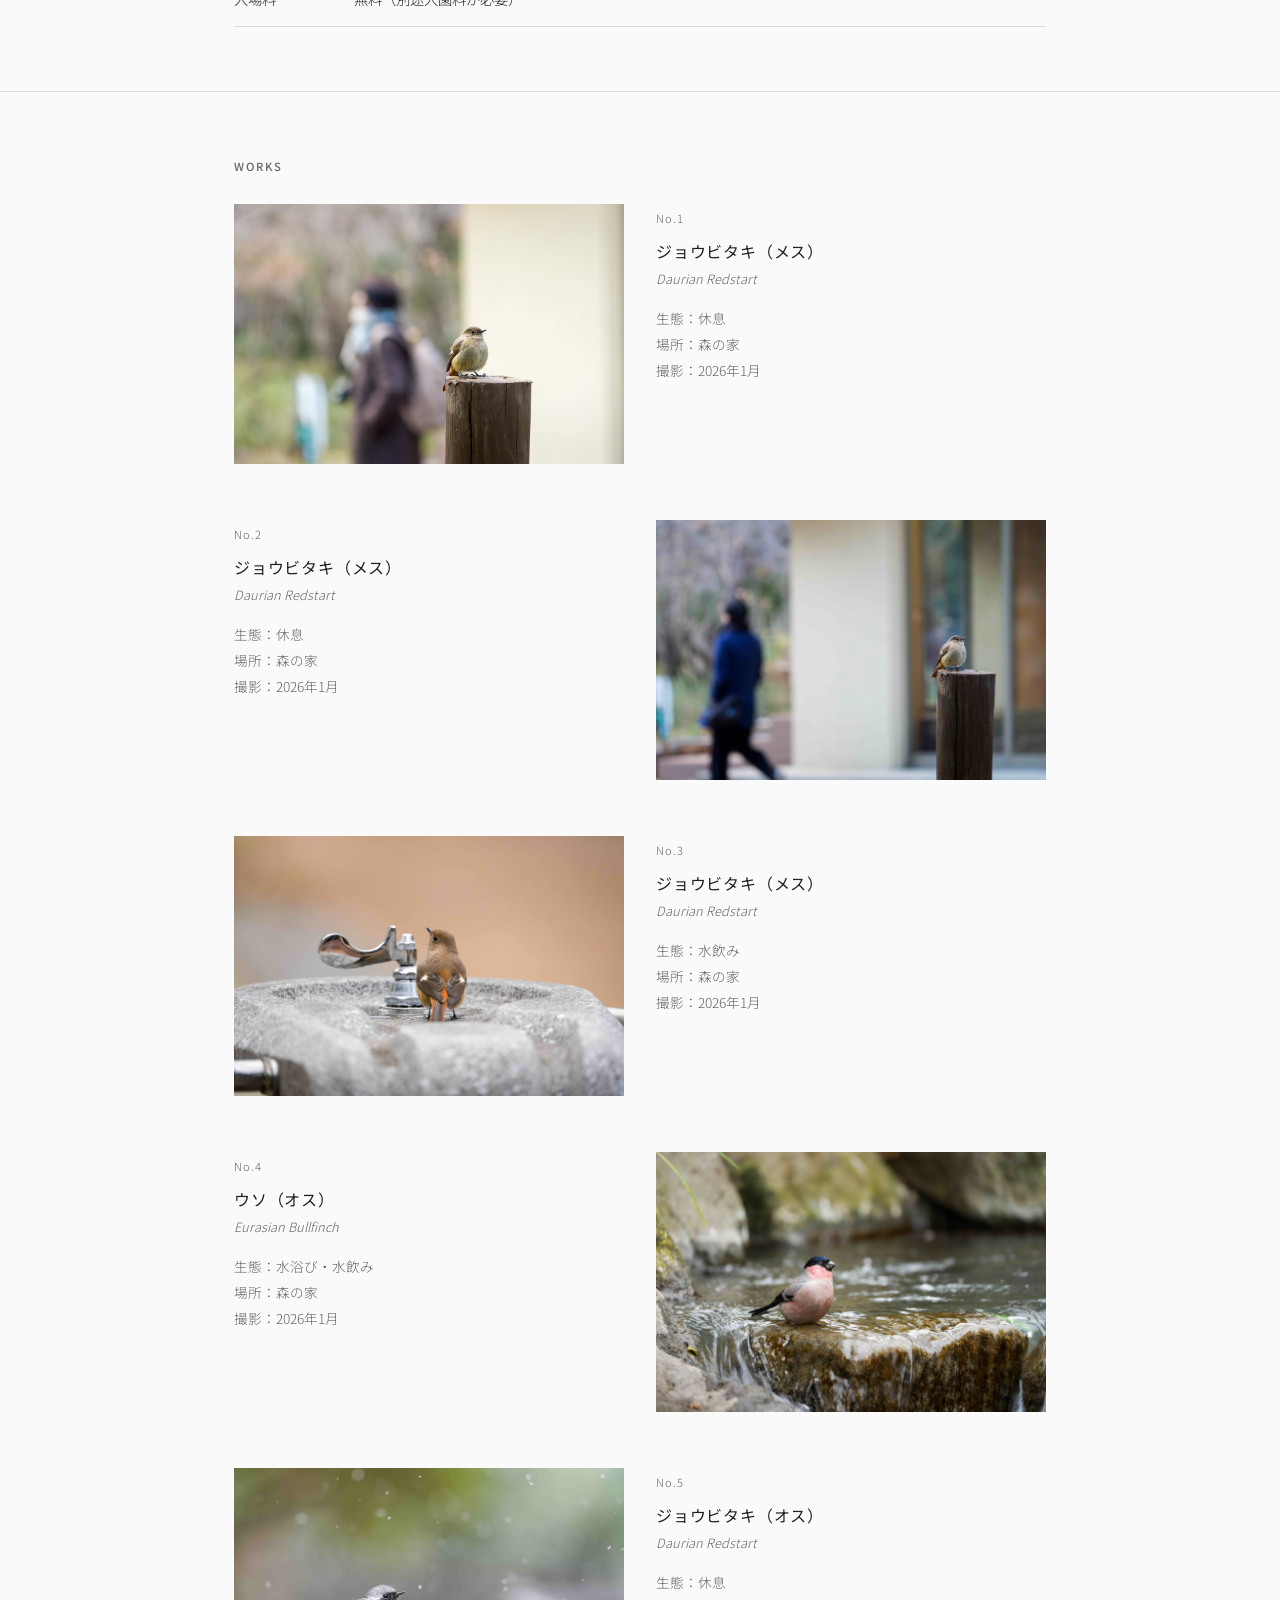
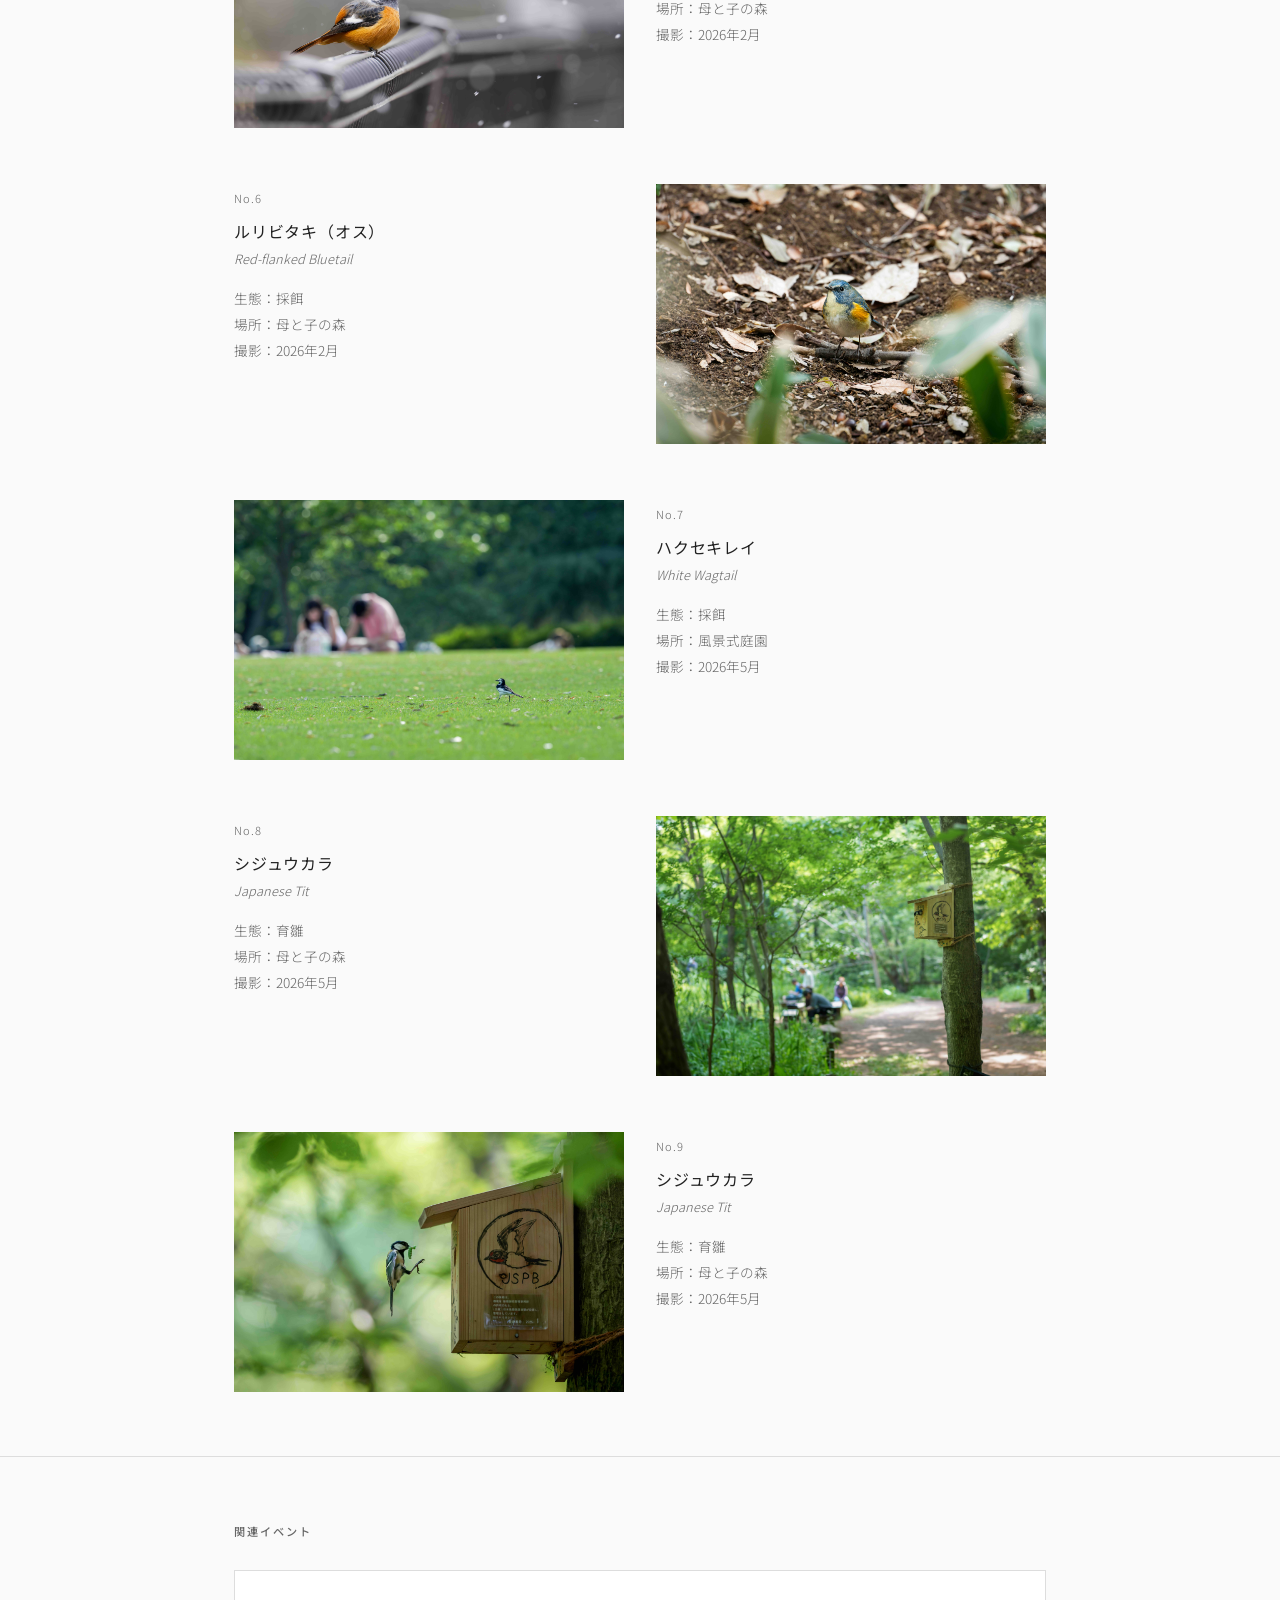
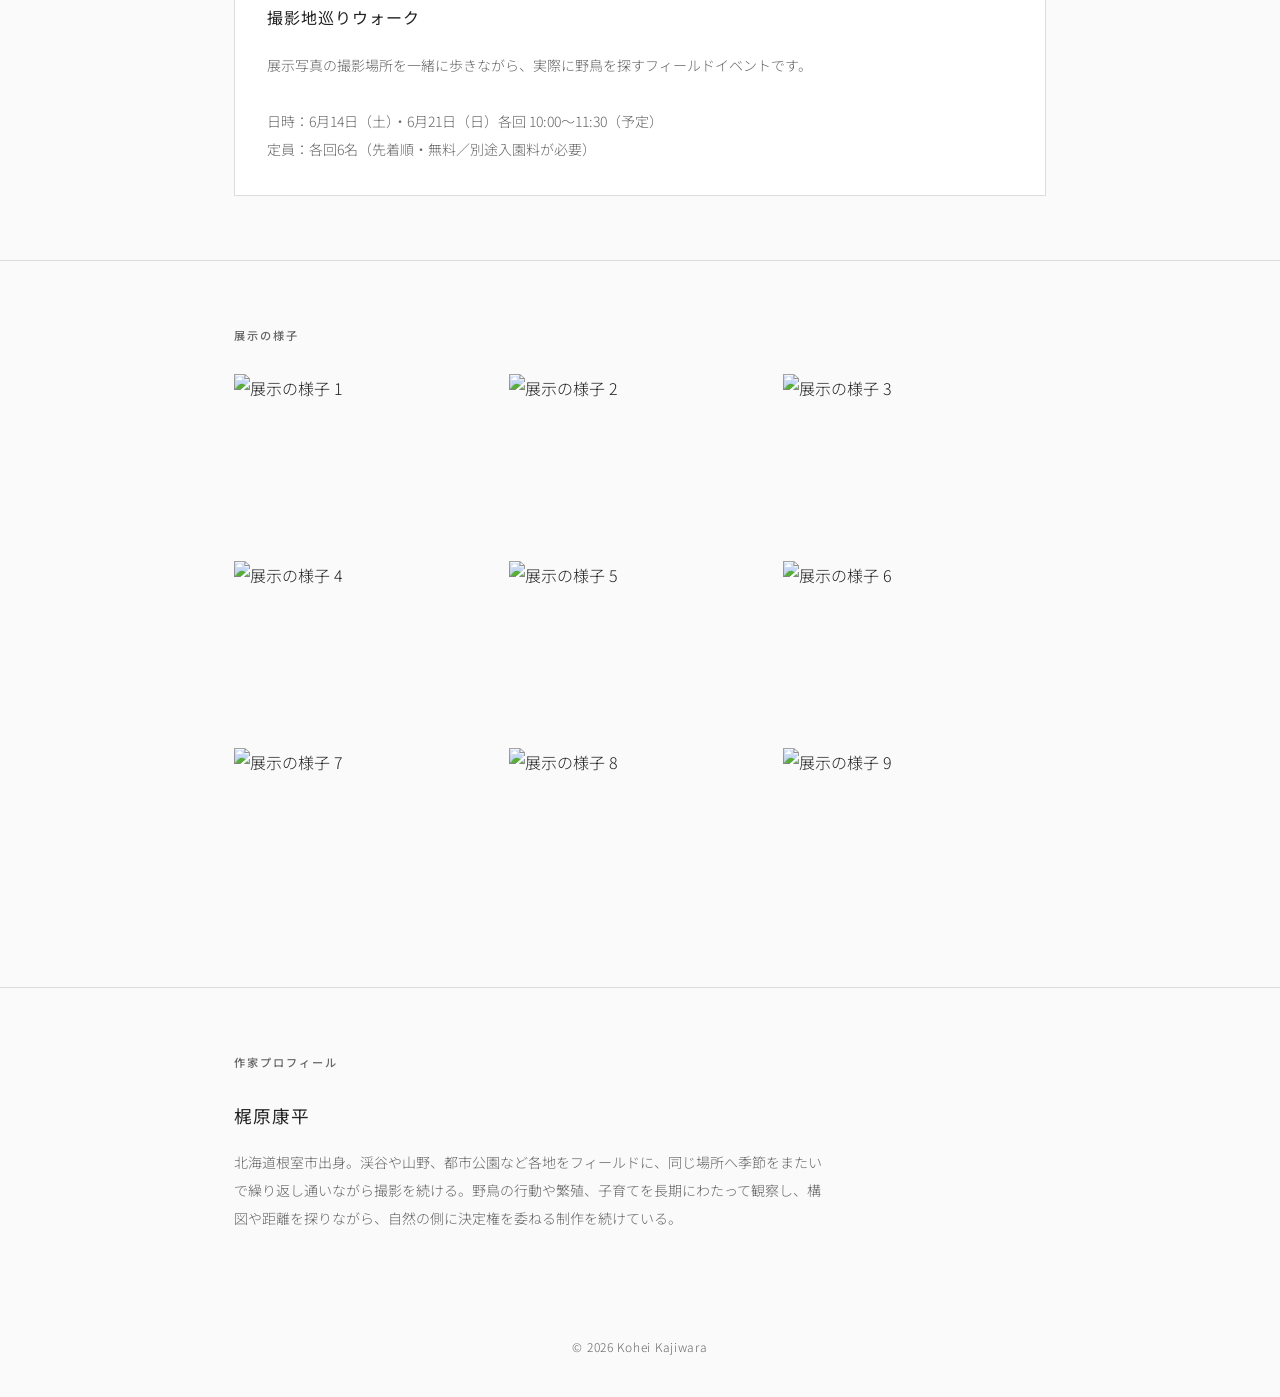
==== commit 94c175a4: "Add header photo, exhibition gallery section, and unify photo aspect ratio to 3:2 Co-Authored-By: Cl" ====
--- a/exhibitions/2026-coexisting-distance/index.html
+++ b/exhibitions/2026-coexisting-distance/index.html
@@ -21,6 +21,7 @@
         <span>2026年6月9日（火）〜 6月21日（日）</span>
         <span>新宿御苑インフォメーションセンター アートギャラリー</span>
       </p>
+      <img class="header-photo" src="../../記録写真/抜粋/jpeg/top.JPG" alt="展示風景">
     </div>
   </header>
 
@@ -178,6 +179,24 @@
       </div>
     </section>
 
+    <!-- Gallery -->
+    <section id="gallery">
+      <div class="container">
+        <p class="section-label">展示の様子</p>
+        <div class="gallery-grid">
+          <img src="../../記録写真/抜粋/jpeg/1.JPG" alt="展示の様子 1">
+          <img src="../../記録写真/抜粋/jpeg/2.JPG" alt="展示の様子 2">
+          <img src="../../記録写真/抜粋/jpeg/3.JPG" alt="展示の様子 3">
+          <img src="../../記録写真/抜粋/jpeg/4.JPG" alt="展示の様子 4">
+          <img src="../../記録写真/抜粋/jpeg/5.JPG" alt="展示の様子 5">
+          <img src="../../記録写真/抜粋/jpeg/6.JPG" alt="展示の様子 6">
+          <img src="../../記録写真/抜粋/jpeg/7.JPG" alt="展示の様子 7">
+          <img src="../../記録写真/抜粋/jpeg/8.JPG" alt="展示の様子 8">
+          <img src="../../記録写真/抜粋/jpeg/9.JPG" alt="展示の様子 9">
+        </div>
+      </div>
+    </section>
+
     <!-- Profile -->
     <section id="profile">
       <div class="container">
--- a/exhibitions/2026-coexisting-distance/style.css
+++ b/exhibitions/2026-coexisting-distance/style.css
@@ -104,6 +104,15 @@
   content: '　|　';
 }
 
+.header-photo {
+  display: block;
+  width: 100%;
+  height: auto;
+  margin-top: 40px;
+  aspect-ratio: 3 / 2;
+  object-fit: cover;
+}
+
 /* ── Section headings ── */
 .section-label {
   font-size: 0.7rem;
@@ -205,6 +214,8 @@
   height: auto;
   display: block;
   background: var(--line);
+  aspect-ratio: 3 / 2;
+  object-fit: cover;
 }
 
 .work-info {
@@ -258,6 +269,28 @@
   line-height: 2;
 }
 
+/* ── Gallery ── */
+.gallery-grid {
+  display: grid;
+  grid-template-columns: repeat(3, 1fr);
+  gap: 12px;
+}
+
+.gallery-grid img {
+  width: 100%;
+  height: auto;
+  display: block;
+  object-fit: cover;
+  aspect-ratio: 3 / 2;
+}
+
+@media (max-width: 640px) {
+  .gallery-grid {
+    grid-template-columns: repeat(2, 1fr);
+    gap: 8px;
+  }
+}
+
 /* ── Profile ── */
 .profile-name {
   font-size: 1.1rem;
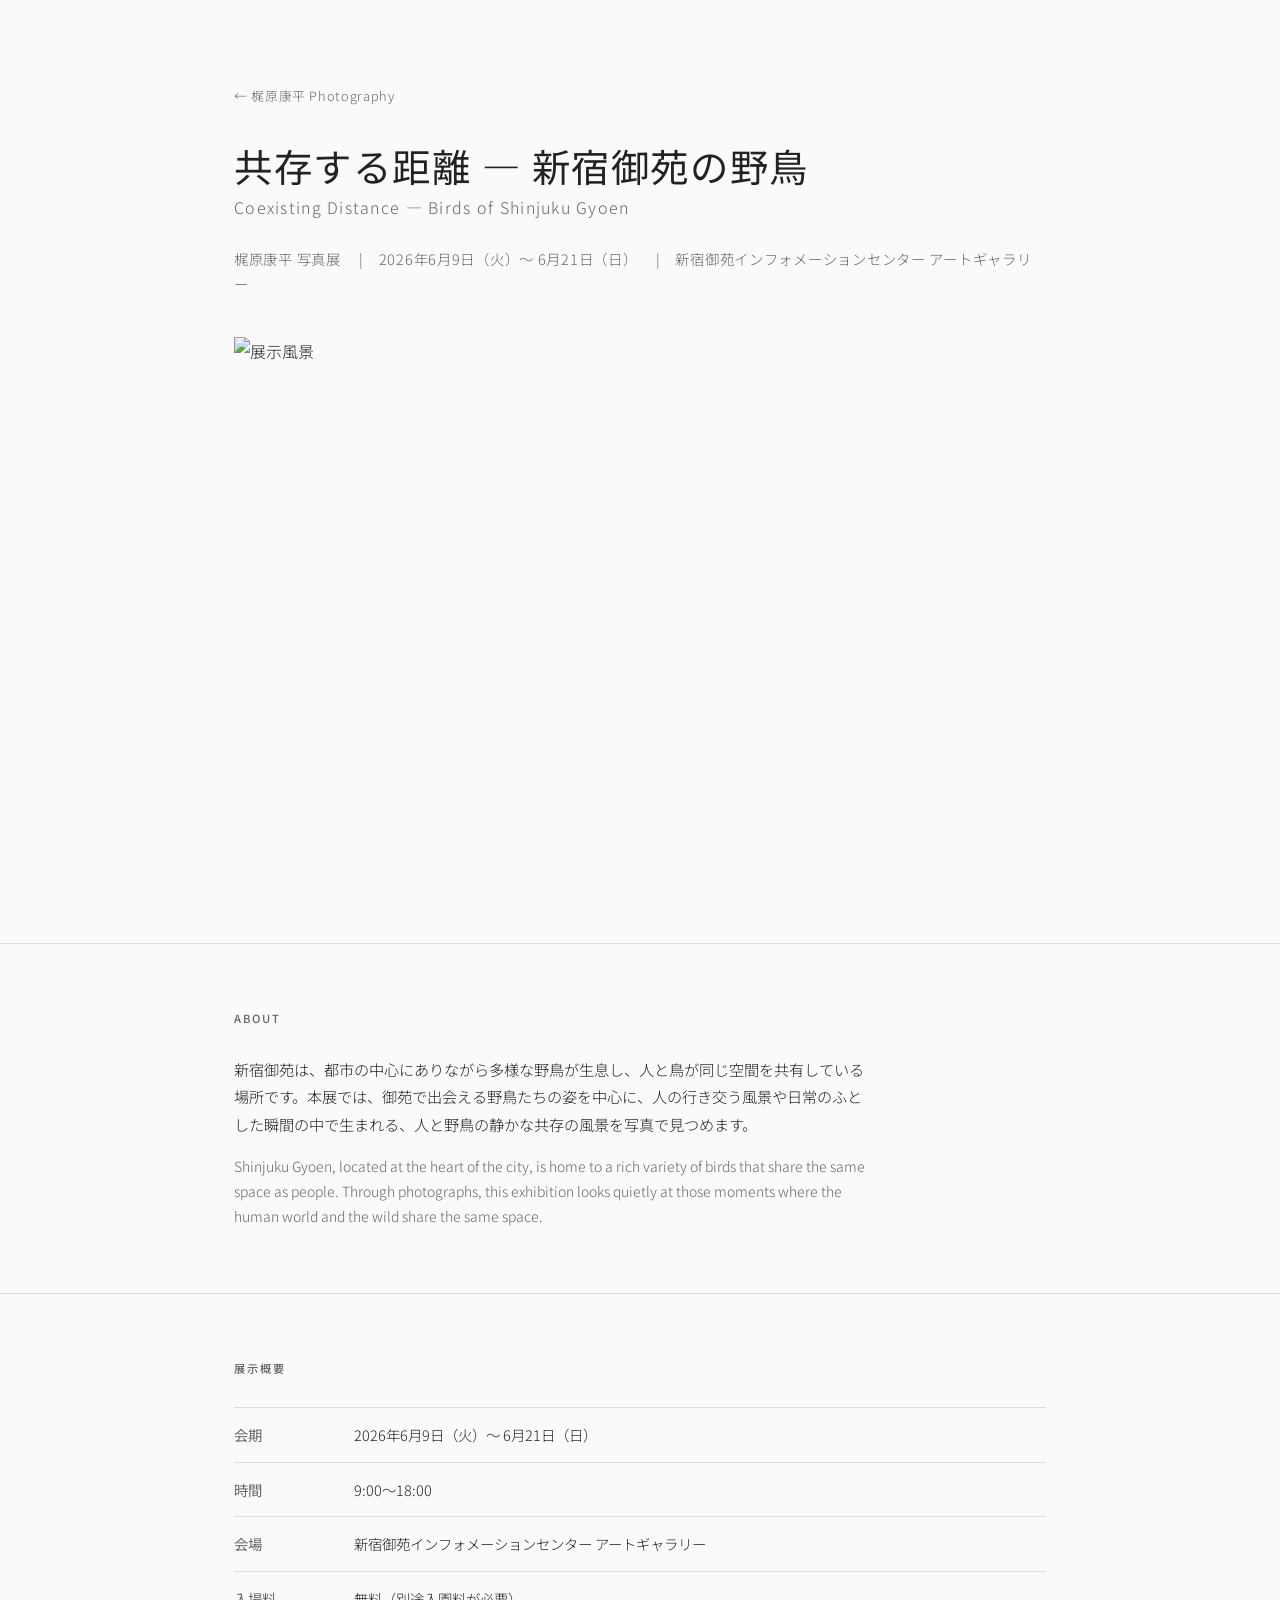
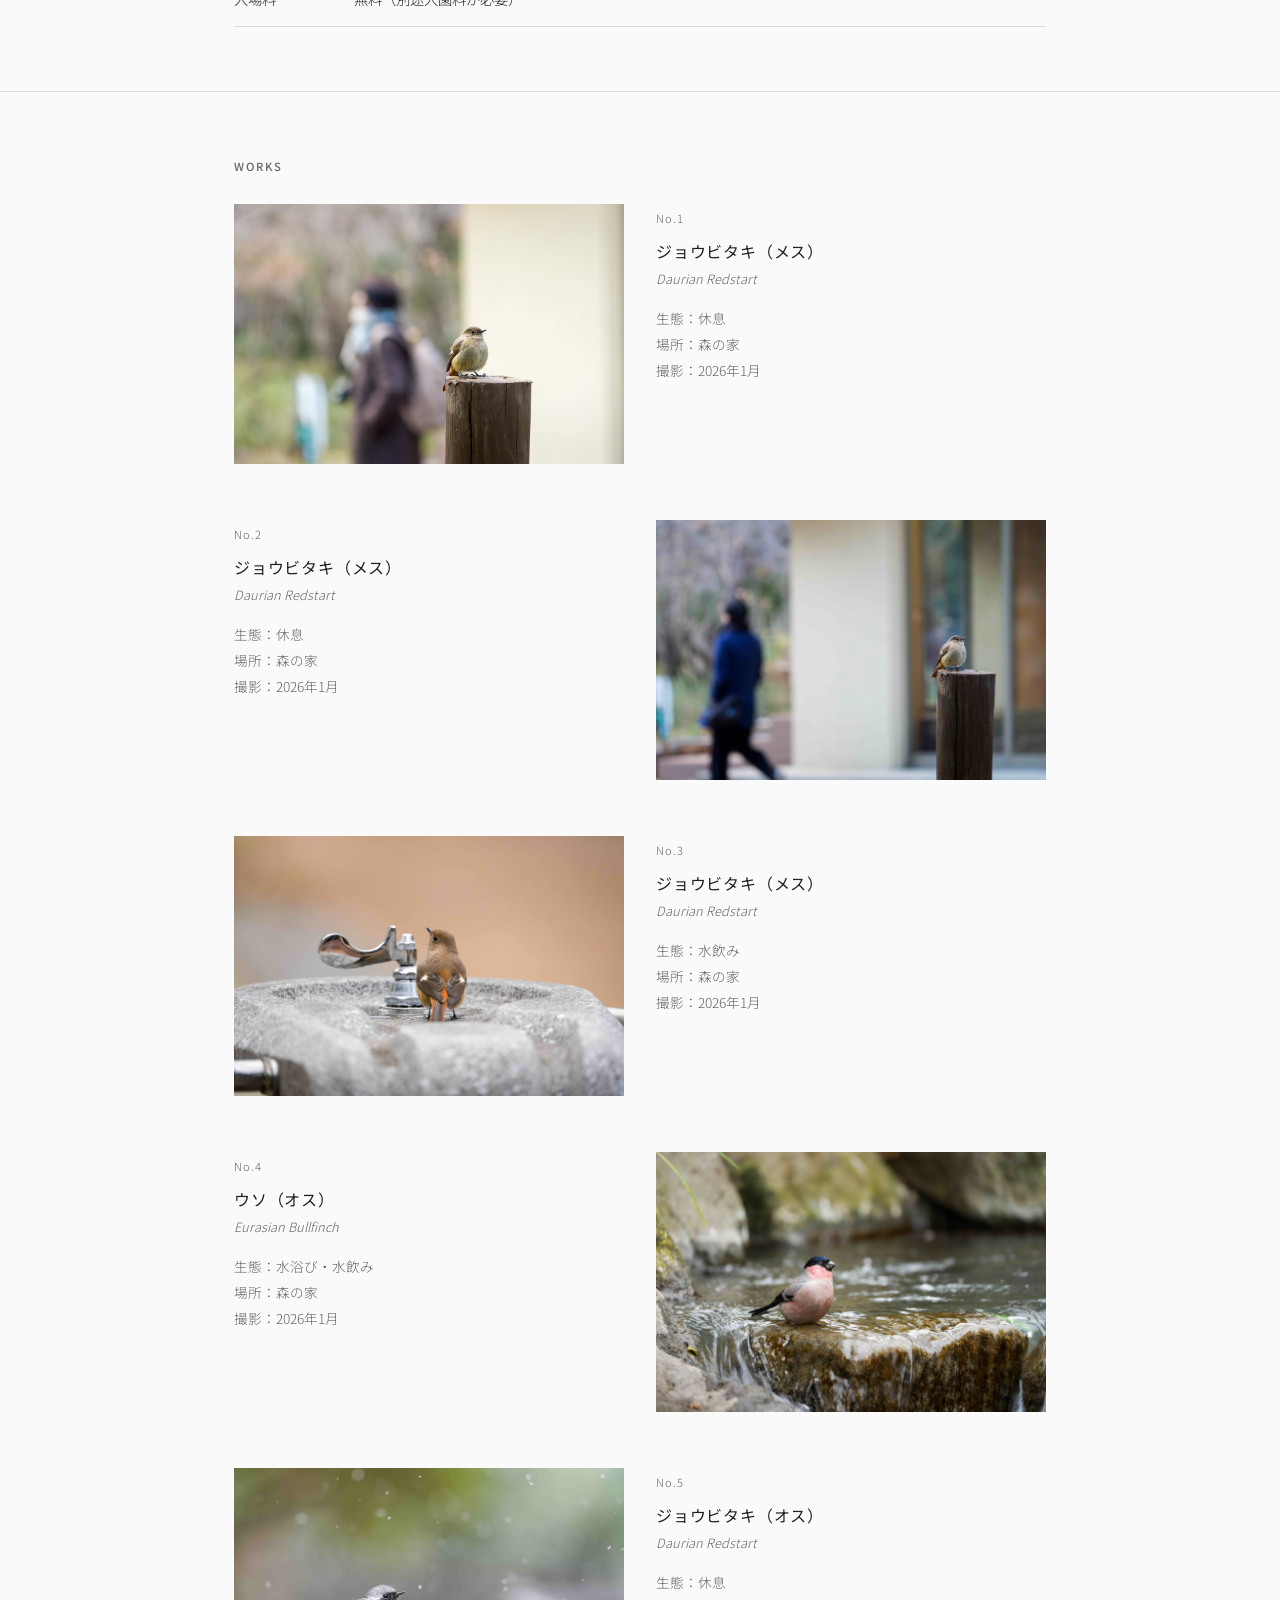
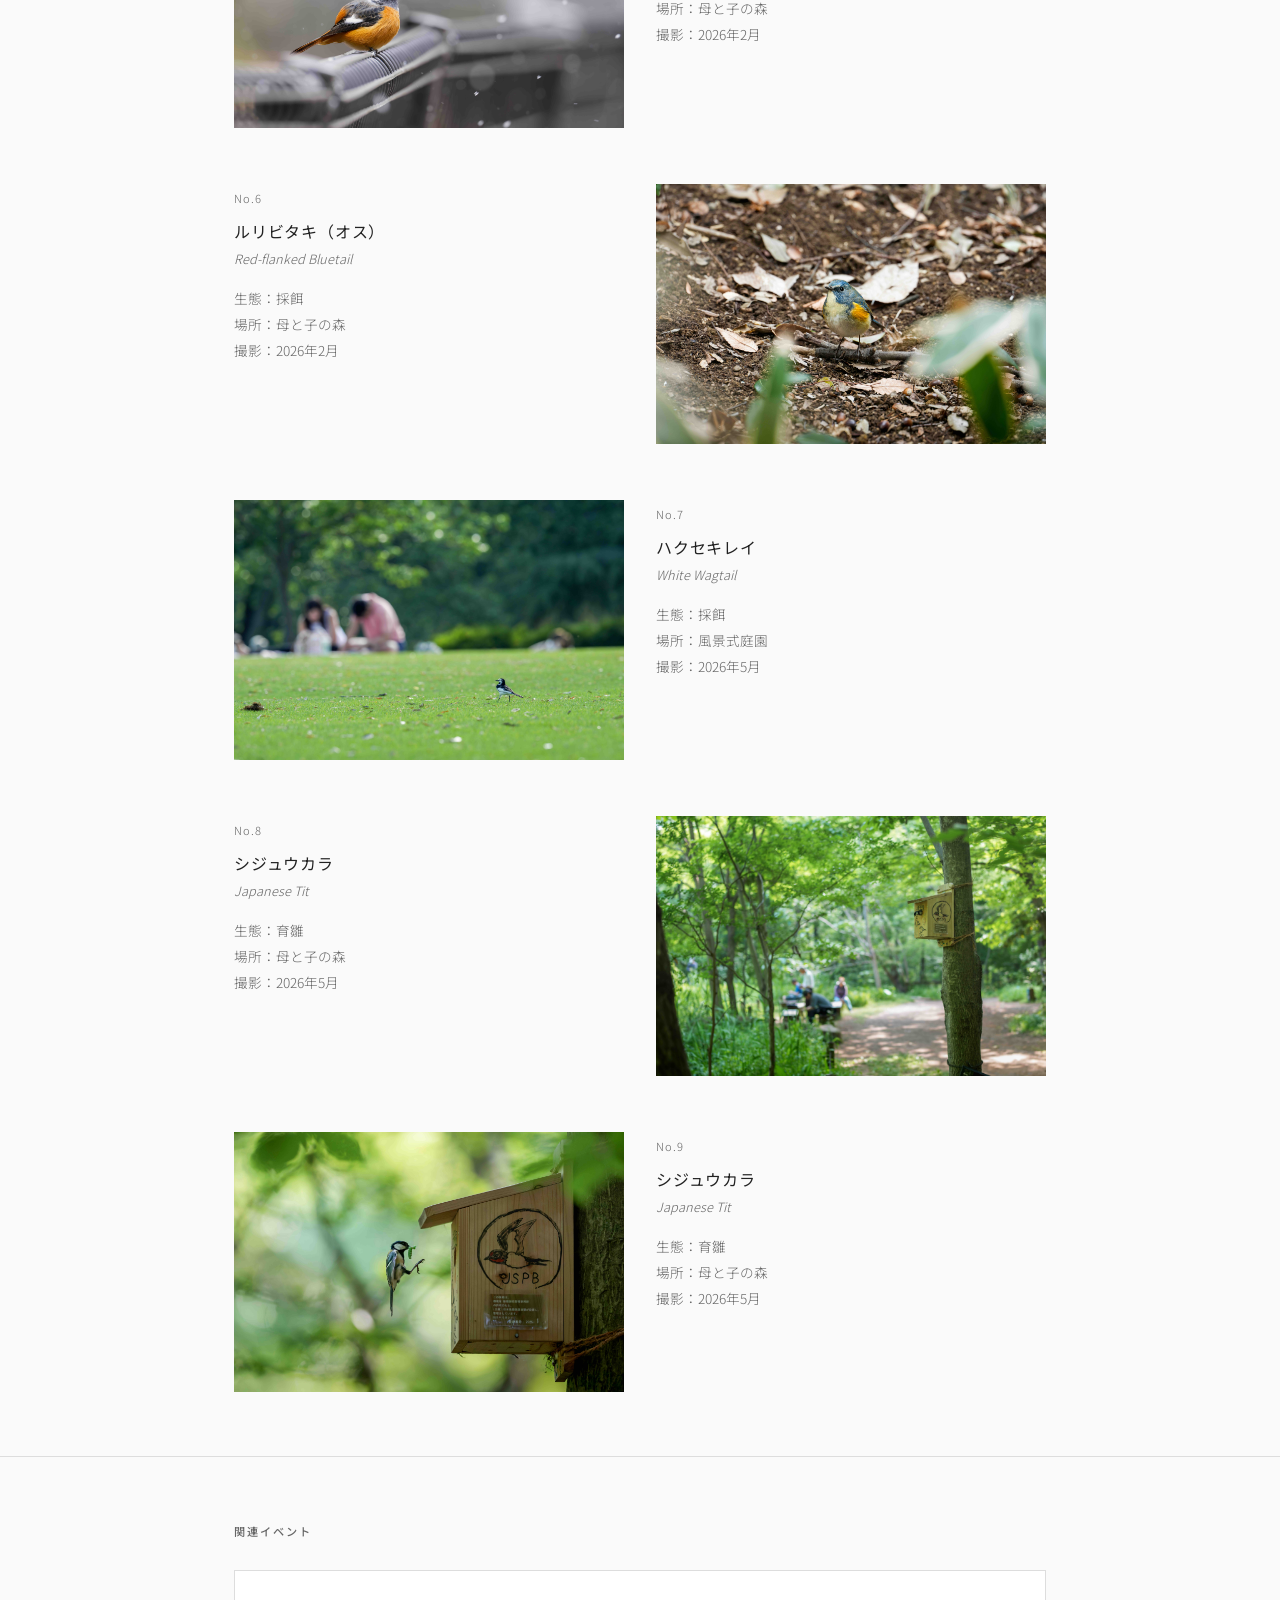
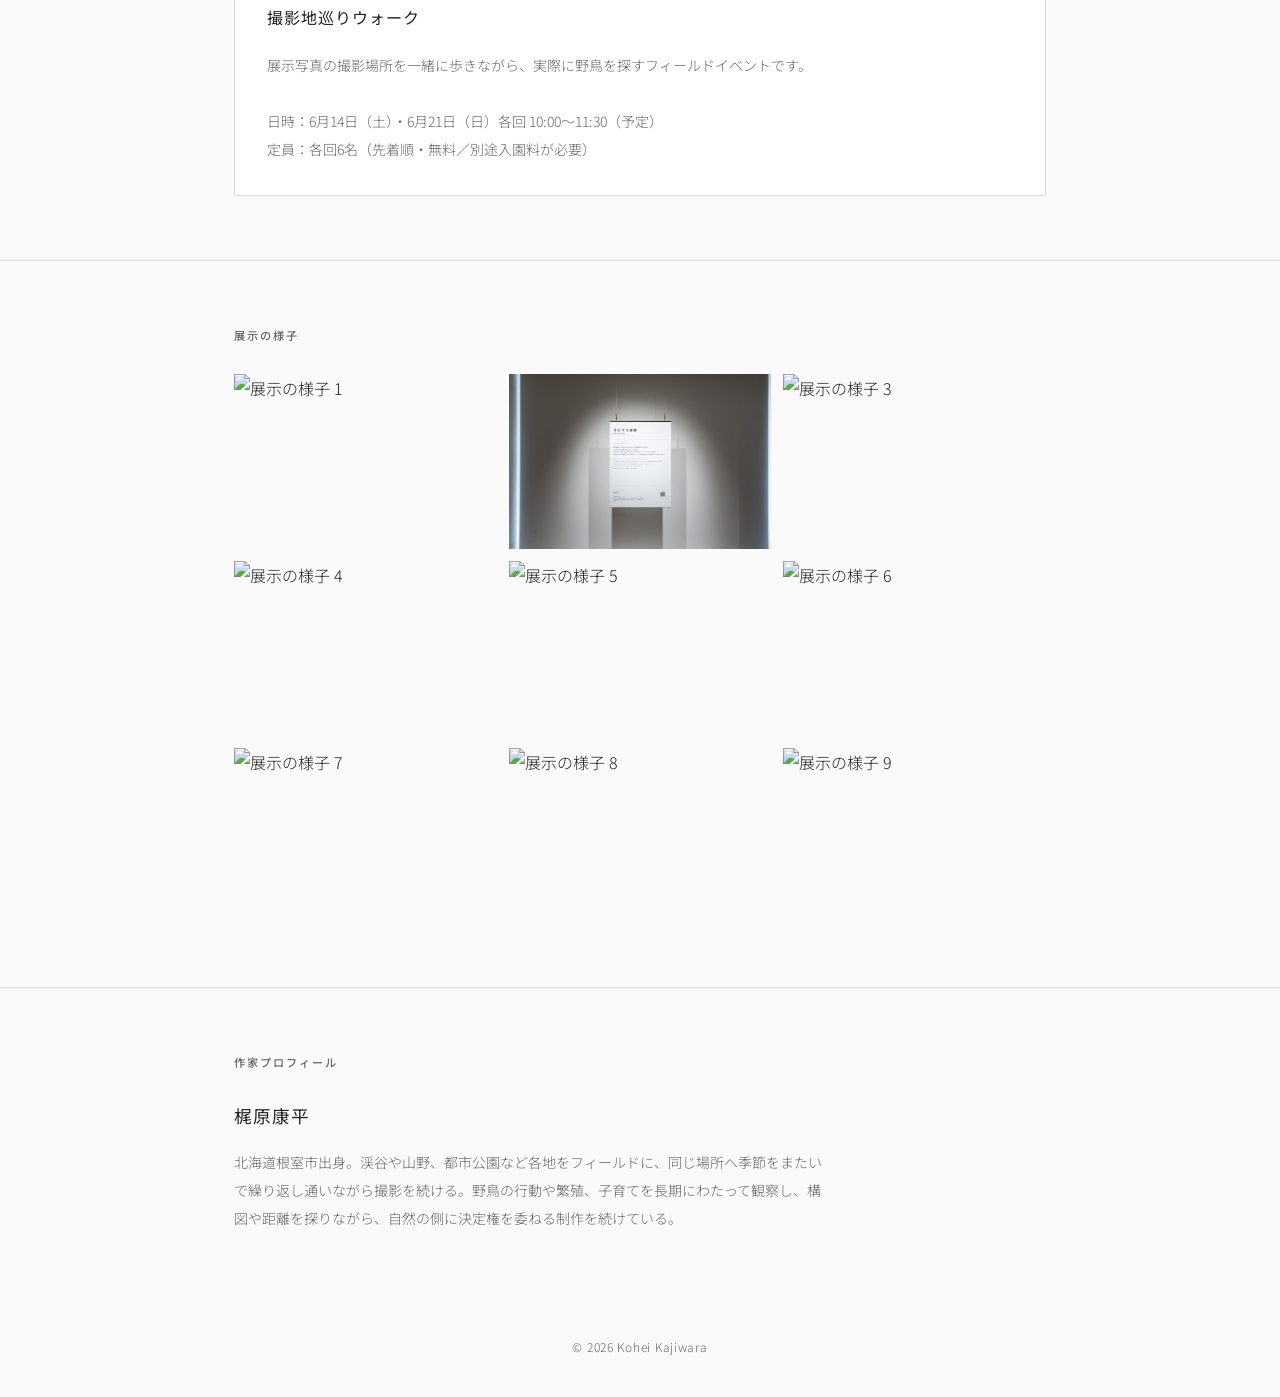
==== commit 599654e4: "Add record photos to tracked images directory and fix paths Co-Authored-By: Claude Sonnet 4.6 <norep" ====
--- a/exhibitions/2026-coexisting-distance/index.html
+++ b/exhibitions/2026-coexisting-distance/index.html
@@ -21,7 +21,7 @@
         <span>2026年6月9日（火）〜 6月21日（日）</span>
         <span>新宿御苑インフォメーションセンター アートギャラリー</span>
       </p>
-      <img class="header-photo" src="../../記録写真/抜粋/jpeg/top.JPG" alt="展示風景">
+      <img class="header-photo" src="images/top.JPG" alt="展示風景">
     </div>
   </header>
 
@@ -184,15 +184,15 @@
       <div class="container">
         <p class="section-label">展示の様子</p>
         <div class="gallery-grid">
-          <img src="../../記録写真/抜粋/jpeg/1.JPG" alt="展示の様子 1">
-          <img src="../../記録写真/抜粋/jpeg/2.JPG" alt="展示の様子 2">
-          <img src="../../記録写真/抜粋/jpeg/3.JPG" alt="展示の様子 3">
-          <img src="../../記録写真/抜粋/jpeg/4.JPG" alt="展示の様子 4">
-          <img src="../../記録写真/抜粋/jpeg/5.JPG" alt="展示の様子 5">
-          <img src="../../記録写真/抜粋/jpeg/6.JPG" alt="展示の様子 6">
-          <img src="../../記録写真/抜粋/jpeg/7.JPG" alt="展示の様子 7">
-          <img src="../../記録写真/抜粋/jpeg/8.JPG" alt="展示の様子 8">
-          <img src="../../記録写真/抜粋/jpeg/9.JPG" alt="展示の様子 9">
+          <img src="images/record/1.JPG" alt="展示の様子 1">
+          <img src="images/record/2.JPG" alt="展示の様子 2">
+          <img src="images/record/3.JPG" alt="展示の様子 3">
+          <img src="images/record/4.JPG" alt="展示の様子 4">
+          <img src="images/record/5.JPG" alt="展示の様子 5">
+          <img src="images/record/6.JPG" alt="展示の様子 6">
+          <img src="images/record/7.JPG" alt="展示の様子 7">
+          <img src="images/record/8.JPG" alt="展示の様子 8">
+          <img src="images/record/9.JPG" alt="展示の様子 9">
         </div>
       </div>
     </section>
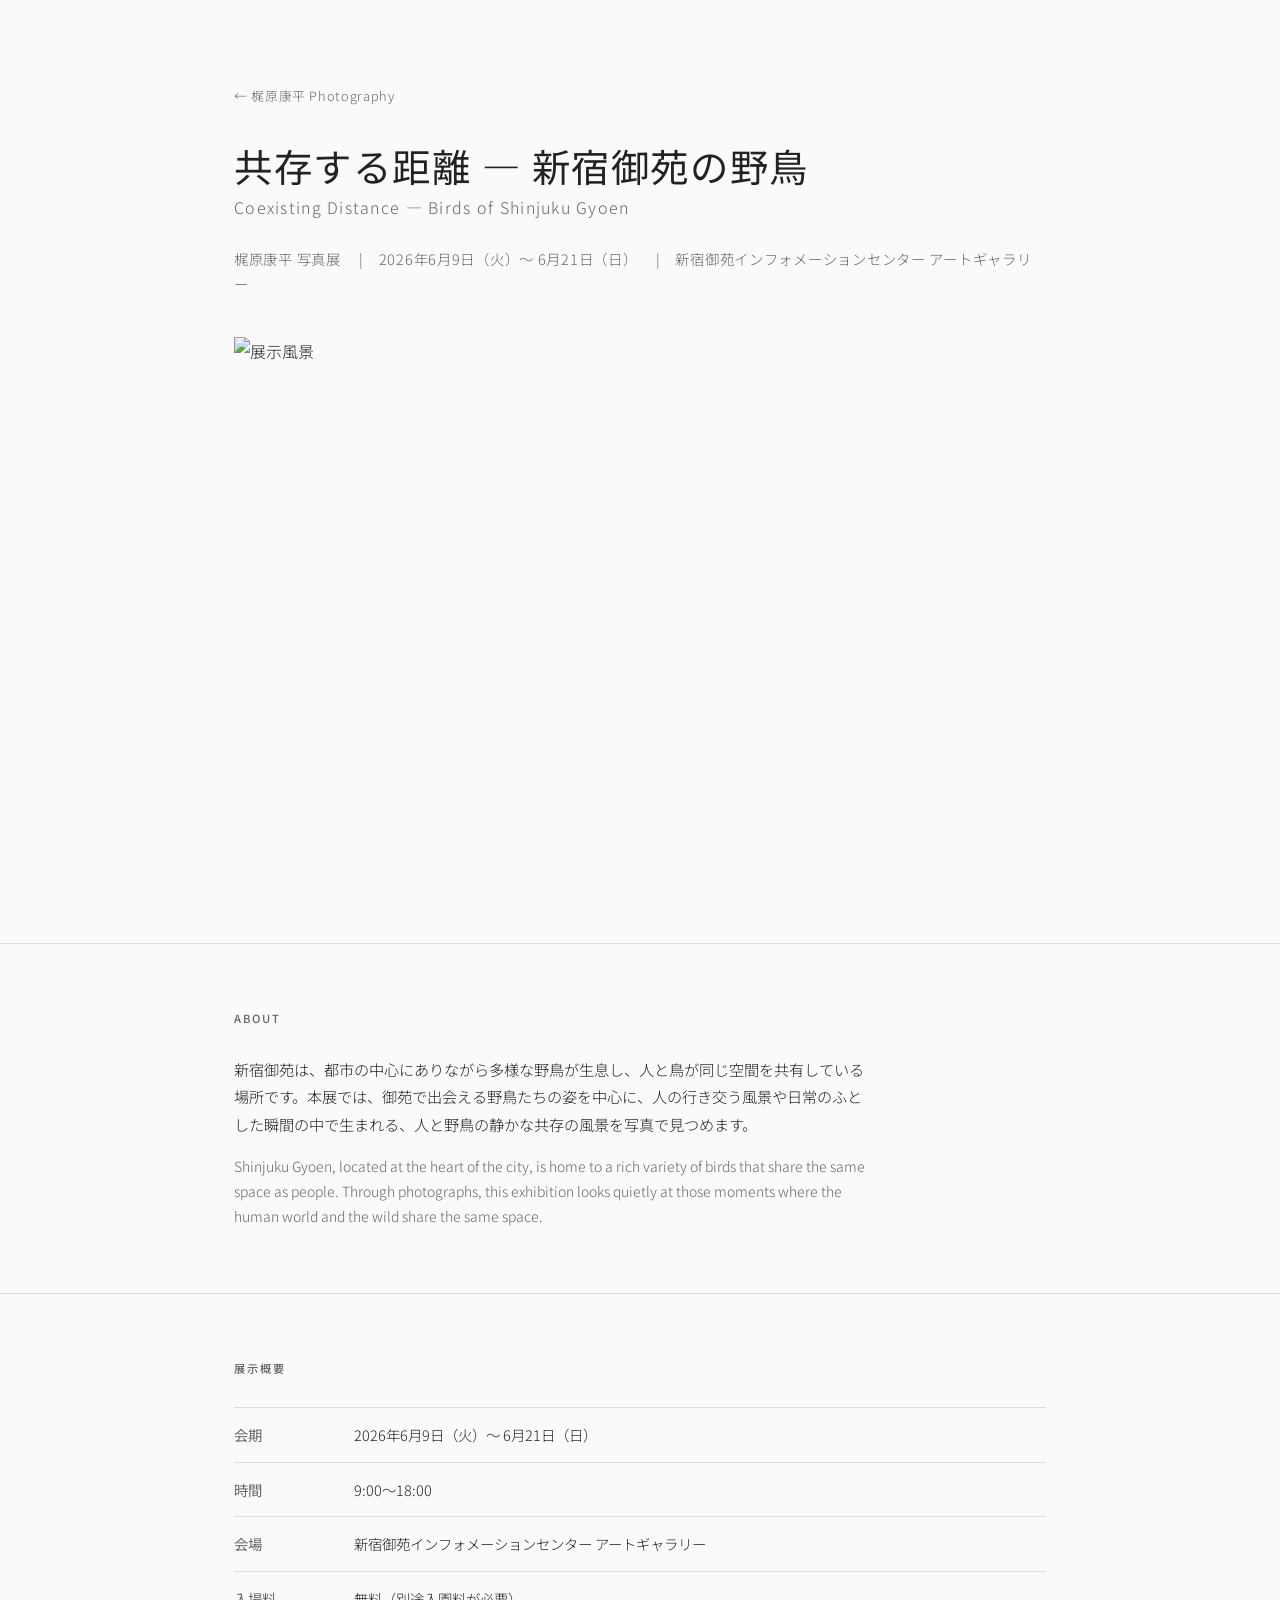
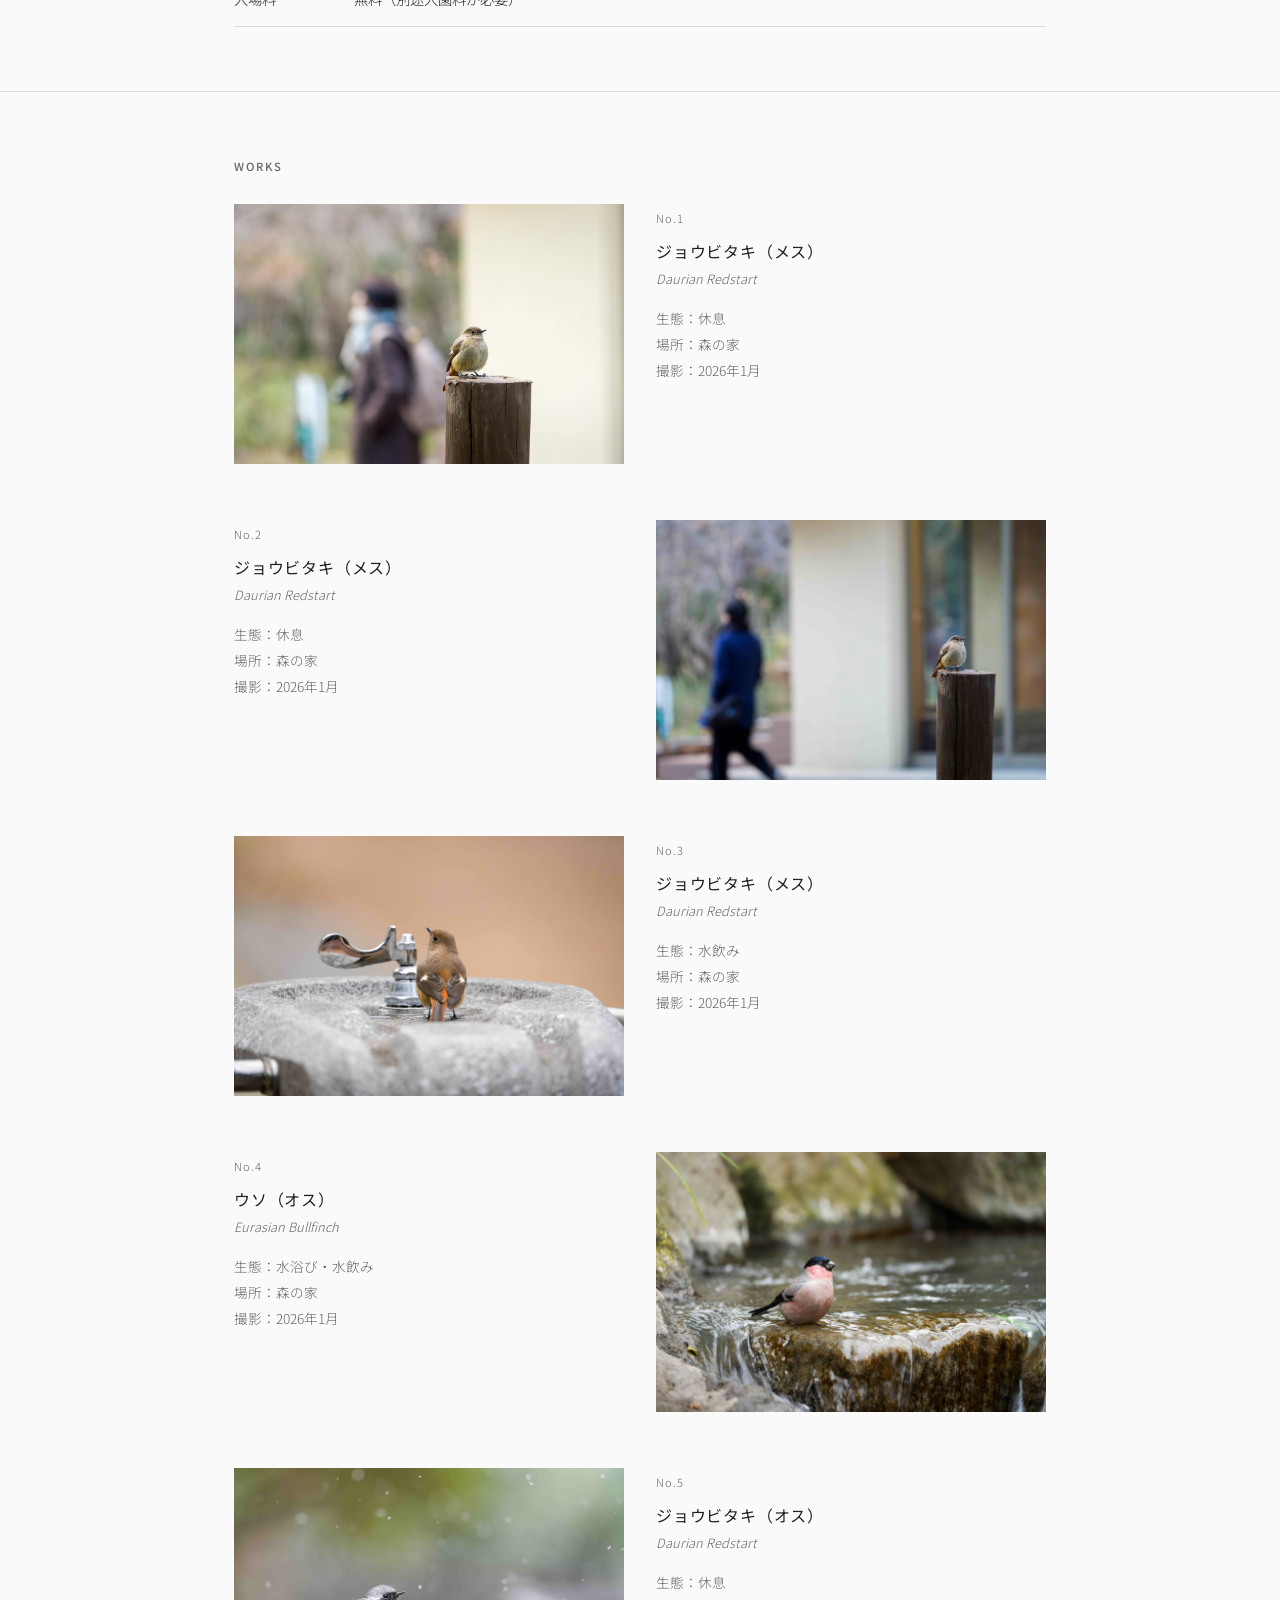
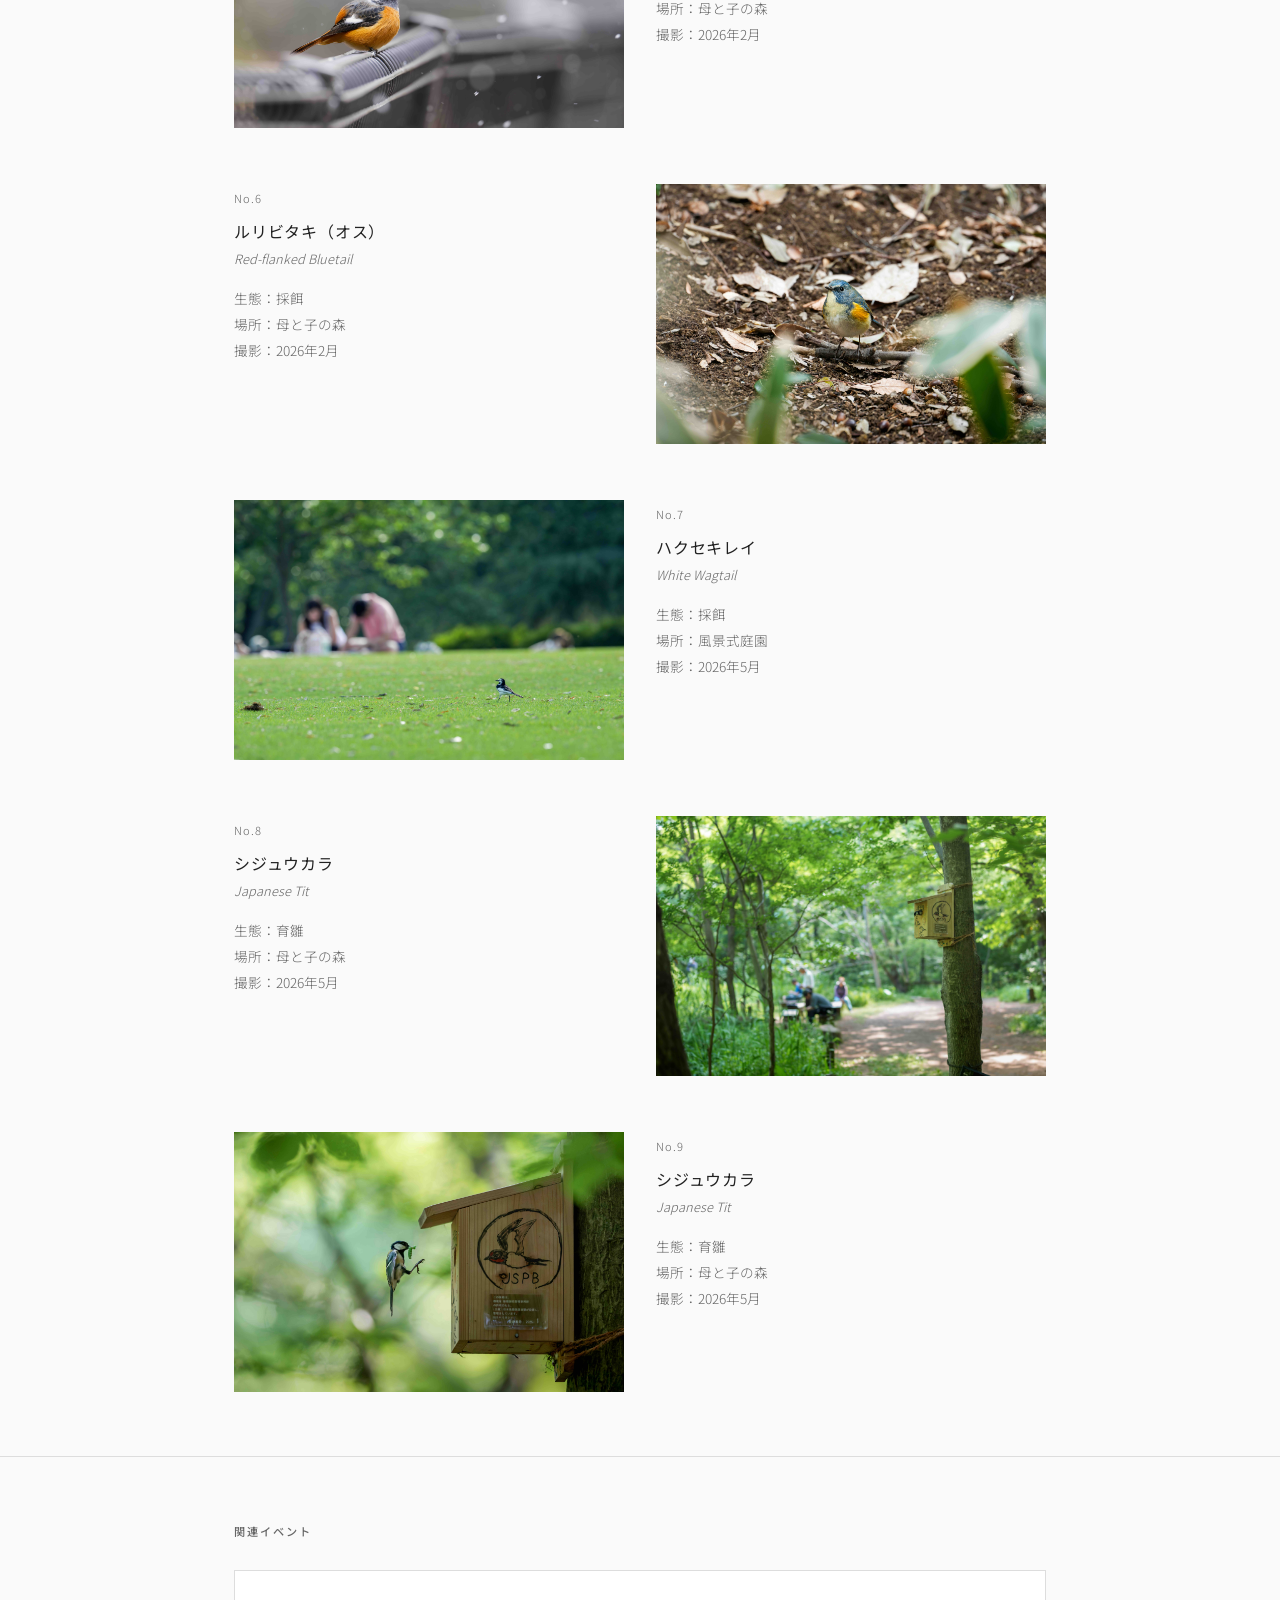
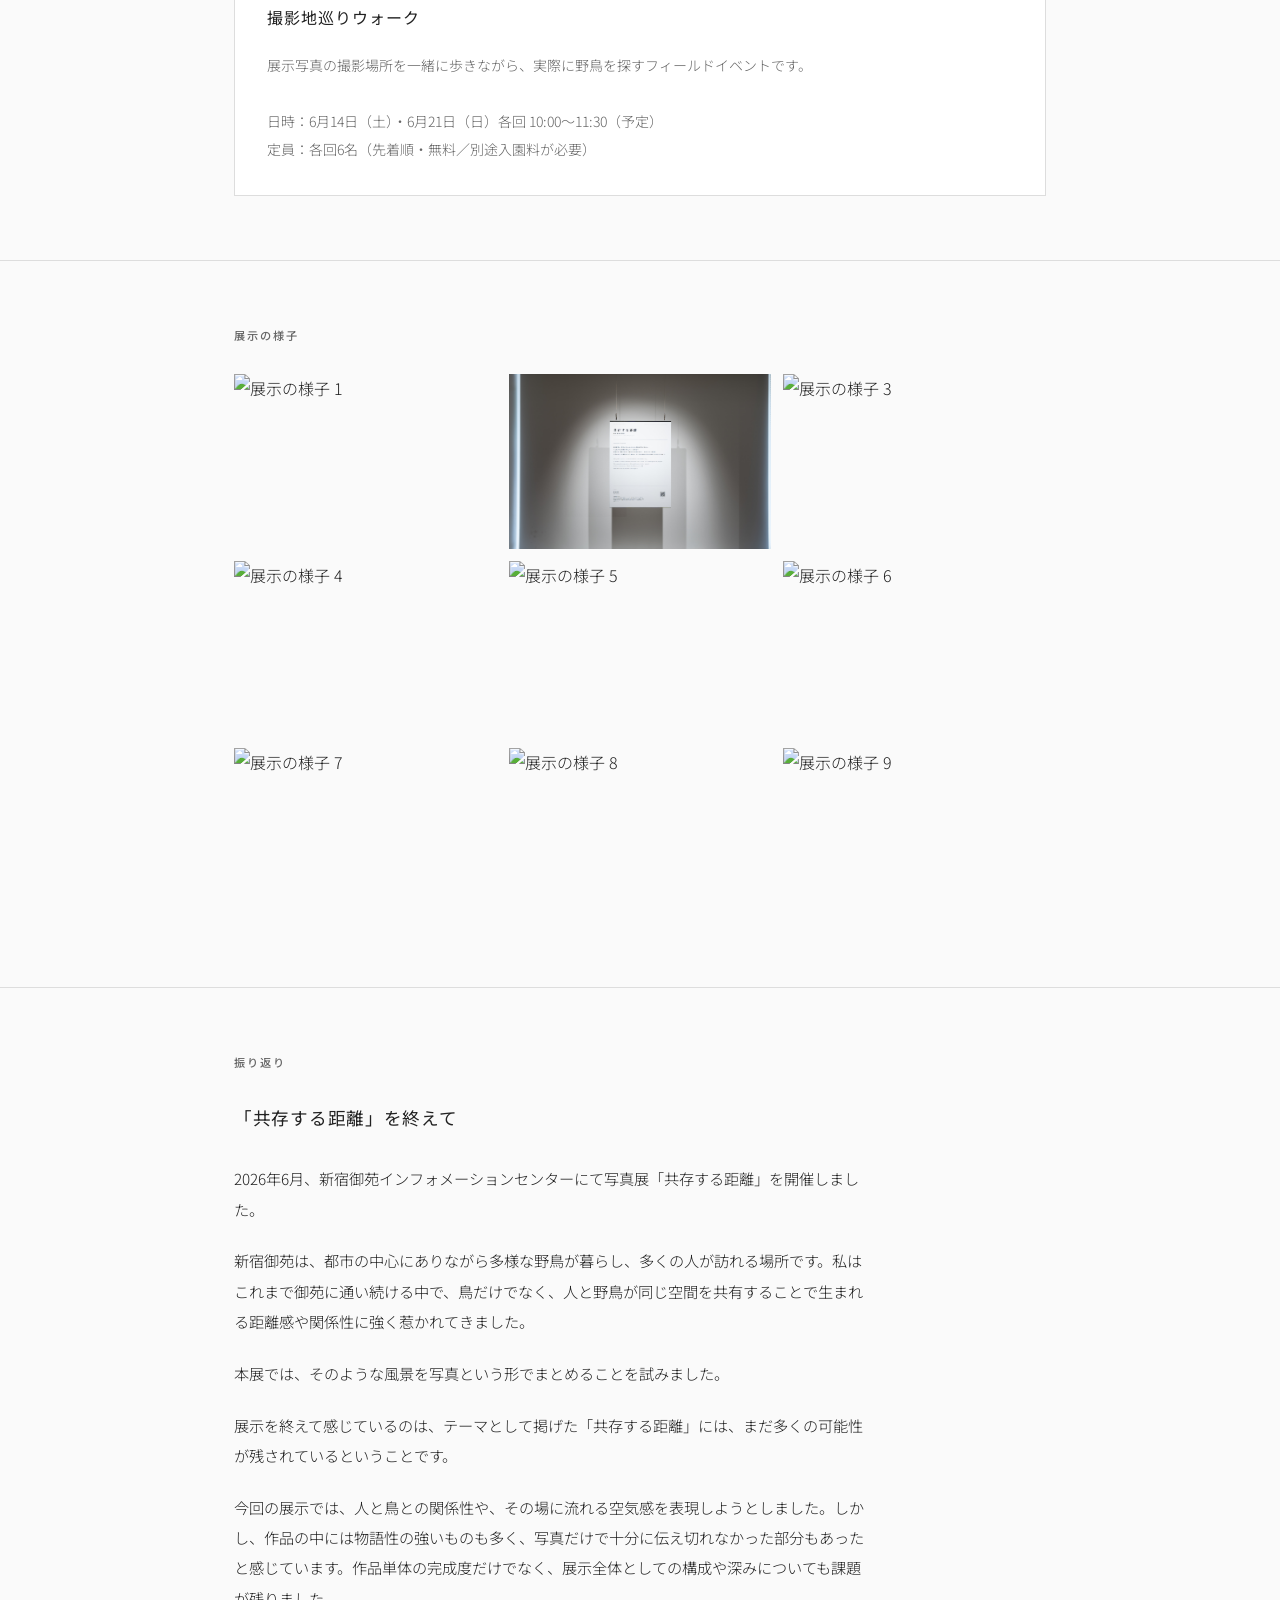
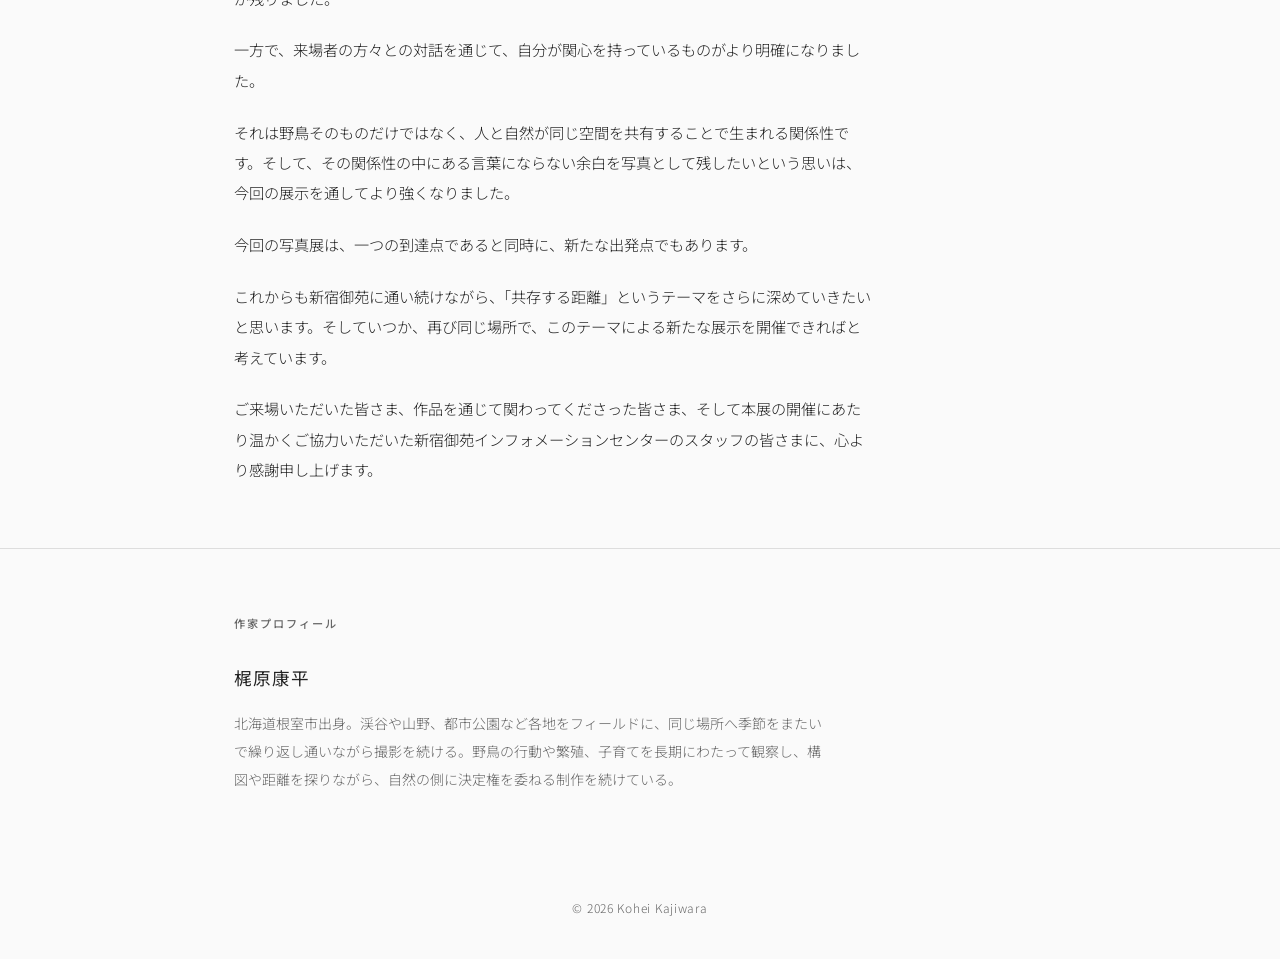
==== commit 13412873: "Add reflection section before profile Co-Authored-By: Claude Sonnet 4.6 <noreply@anthropic.com>" ====
--- a/exhibitions/2026-coexisting-distance/index.html
+++ b/exhibitions/2026-coexisting-distance/index.html
@@ -197,6 +197,26 @@
       </div>
     </section>
 
+    <!-- Reflection -->
+    <section id="reflection">
+      <div class="container">
+        <p class="section-label">振り返り</p>
+        <div class="reflection-text">
+          <p class="reflection-heading">「共存する距離」を終えて</p>
+          <p>2026年6月、新宿御苑インフォメーションセンターにて写真展「共存する距離」を開催しました。</p>
+          <p>新宿御苑は、都市の中心にありながら多様な野鳥が暮らし、多くの人が訪れる場所です。私はこれまで御苑に通い続ける中で、鳥だけでなく、人と野鳥が同じ空間を共有することで生まれる距離感や関係性に強く惹かれてきました。</p>
+          <p>本展では、そのような風景を写真という形でまとめることを試みました。</p>
+          <p>展示を終えて感じているのは、テーマとして掲げた「共存する距離」には、まだ多くの可能性が残されているということです。</p>
+          <p>今回の展示では、人と鳥との関係性や、その場に流れる空気感を表現しようとしました。しかし、作品の中には物語性の強いものも多く、写真だけで十分に伝え切れなかった部分もあったと感じています。作品単体の完成度だけでなく、展示全体としての構成や深みについても課題が残りました。</p>
+          <p>一方で、来場者の方々との対話を通じて、自分が関心を持っているものがより明確になりました。</p>
+          <p>それは野鳥そのものだけではなく、人と自然が同じ空間を共有することで生まれる関係性です。そして、その関係性の中にある言葉にならない余白を写真として残したいという思いは、今回の展示を通してより強くなりました。</p>
+          <p>今回の写真展は、一つの到達点であると同時に、新たな出発点でもあります。</p>
+          <p>これからも新宿御苑に通い続けながら、「共存する距離」というテーマをさらに深めていきたいと思います。そしていつか、再び同じ場所で、このテーマによる新たな展示を開催できればと考えています。</p>
+          <p>ご来場いただいた皆さま、作品を通じて関わってくださった皆さま、そして本展の開催にあたり温かくご協力いただいた新宿御苑インフォメーションセンターのスタッフの皆さまに、心より感謝申し上げます。</p>
+        </div>
+      </div>
+    </section>
+
     <!-- Profile -->
     <section id="profile">
       <div class="container">
--- a/exhibitions/2026-coexisting-distance/style.css
+++ b/exhibitions/2026-coexisting-distance/style.css
@@ -291,6 +291,24 @@
   }
 }
 
+/* ── Reflection ── */
+.reflection-text {
+  font-size: 0.95rem;
+  max-width: 640px;
+  line-height: 2;
+}
+
+.reflection-heading {
+  font-size: 1.1rem;
+  font-weight: 400;
+  letter-spacing: 0.04em;
+  margin-bottom: 28px;
+}
+
+.reflection-text p + p {
+  margin-top: 1.4em;
+}
+
 /* ── Profile ── */
 .profile-name {
   font-size: 1.1rem;
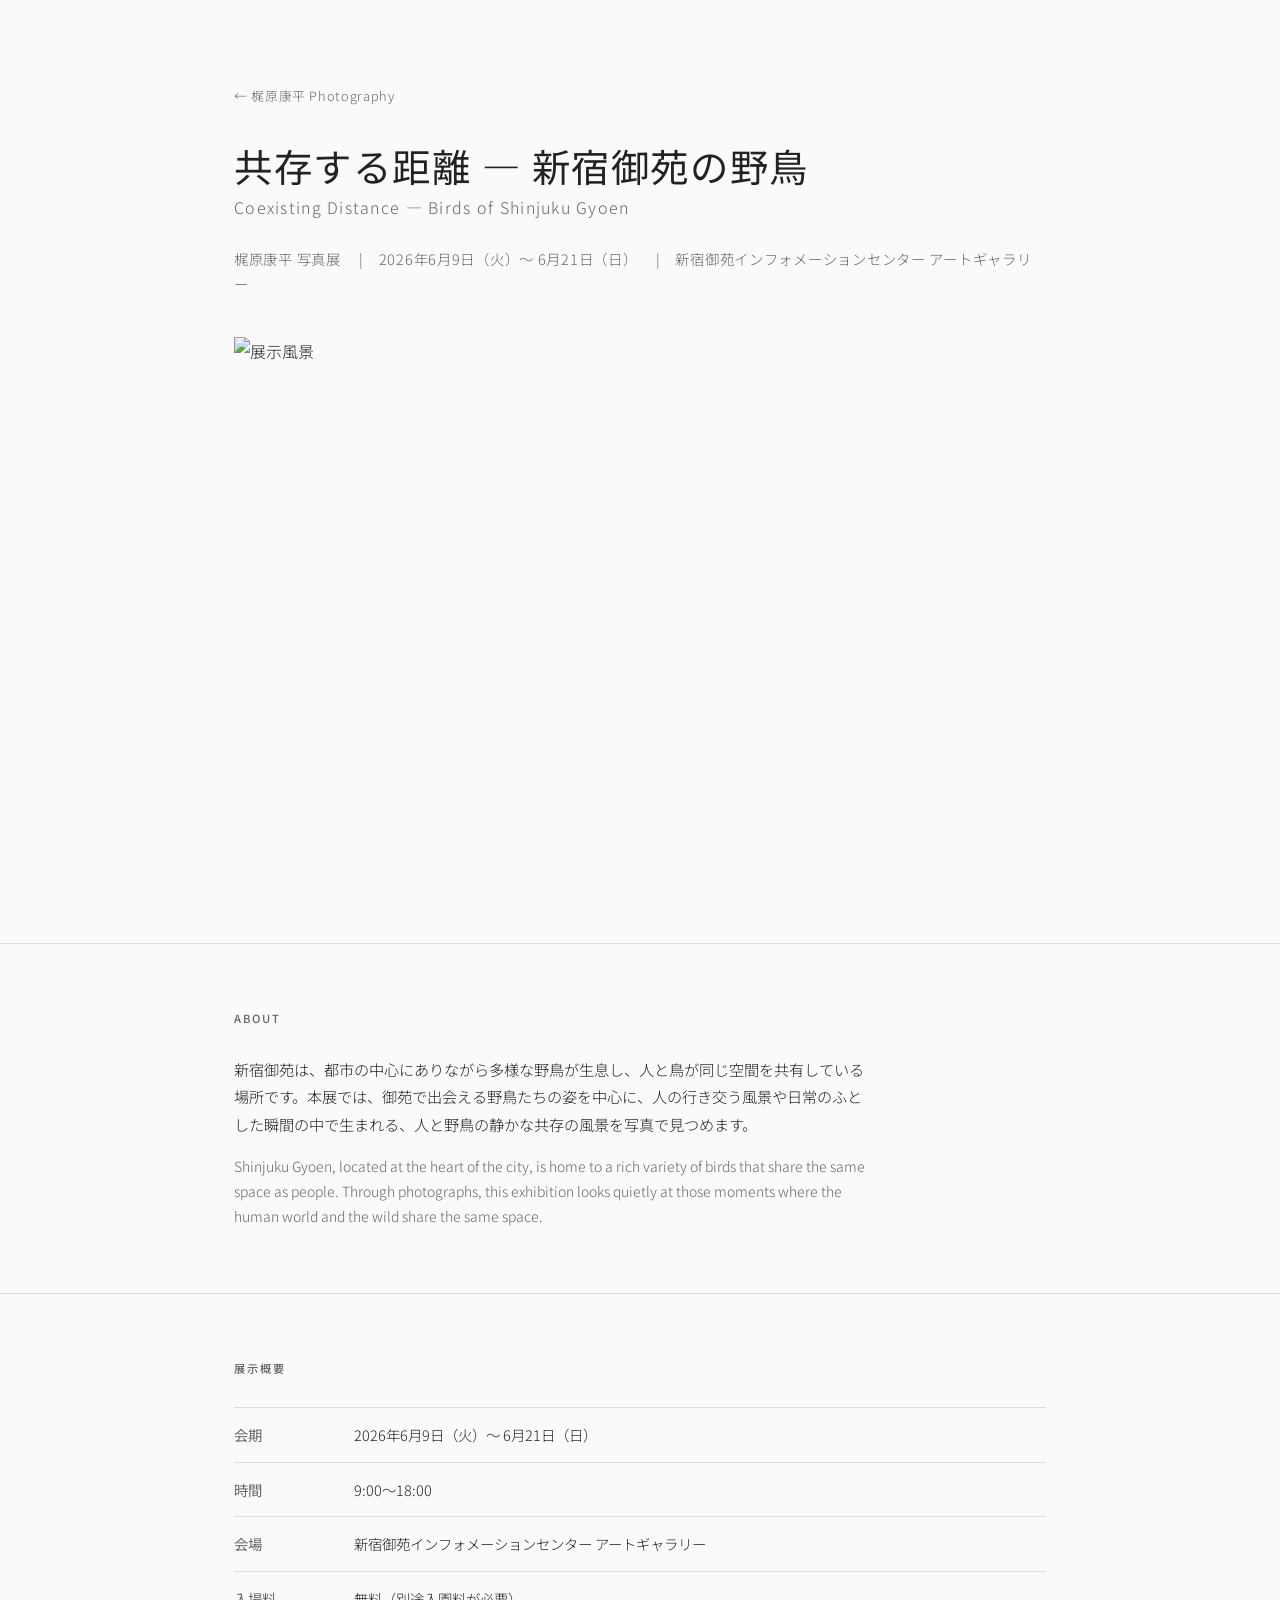
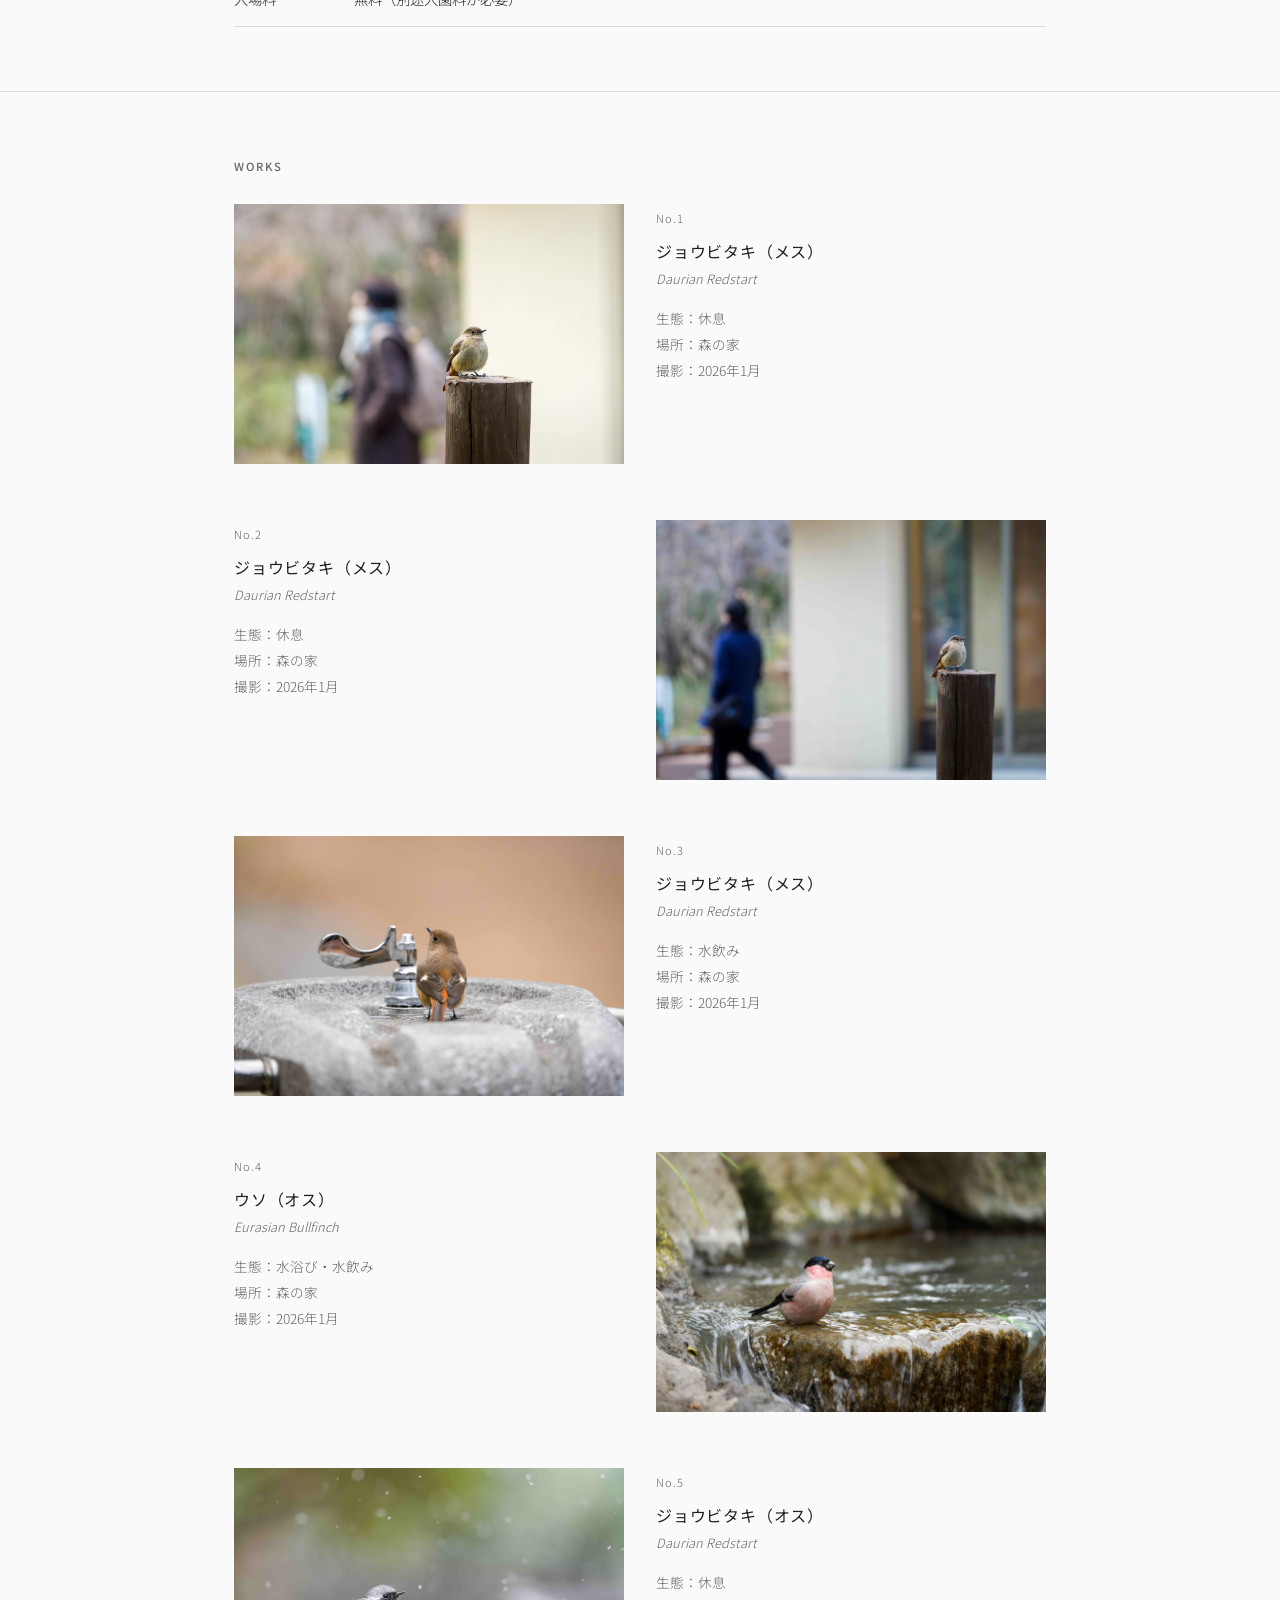
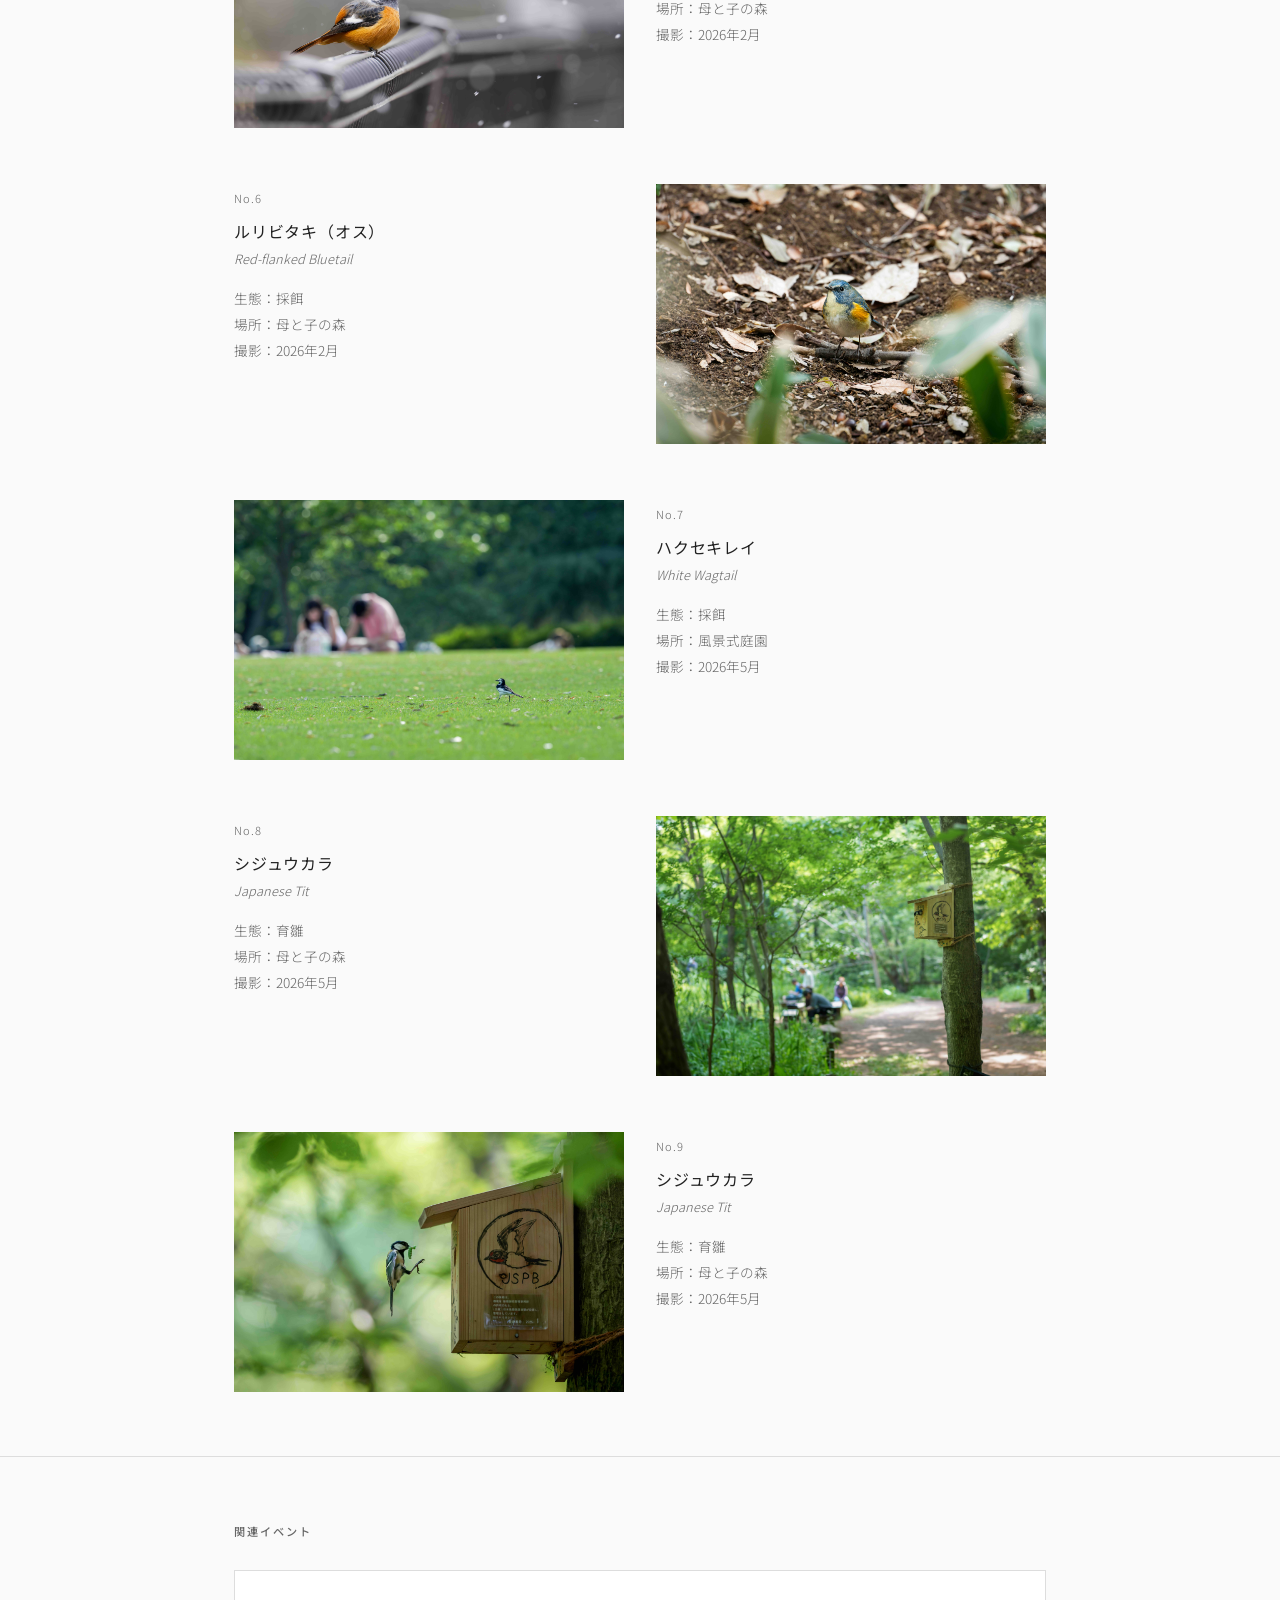
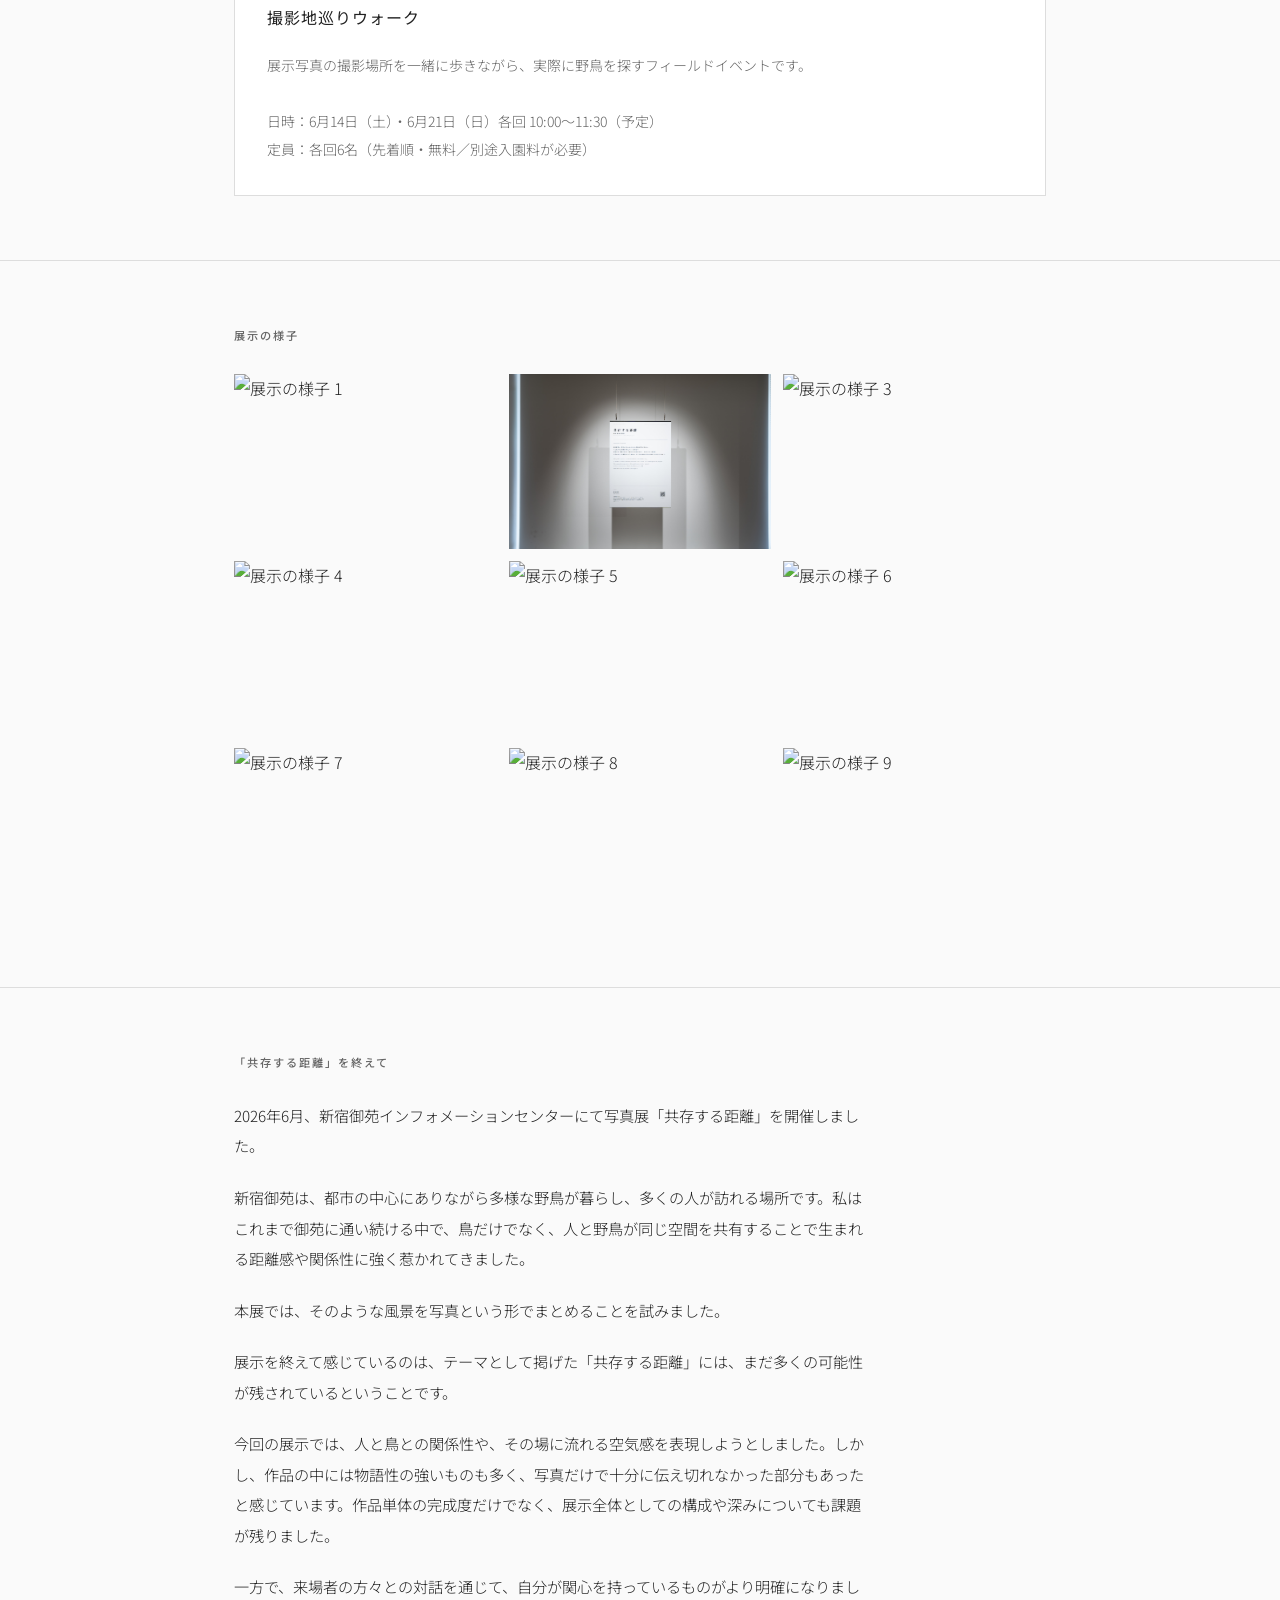
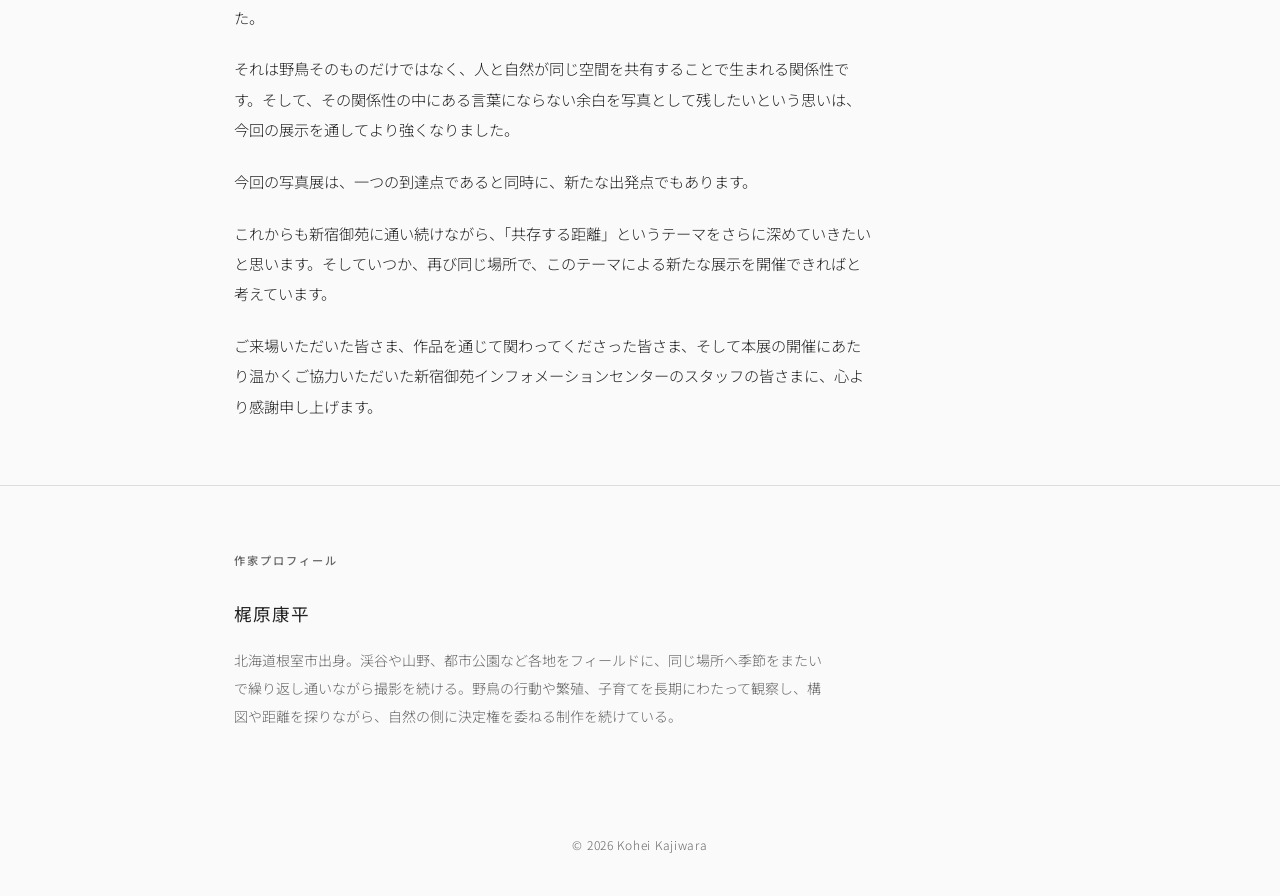
==== commit 2d192505: "Rename reflection section label and remove duplicate heading Co-Authored-By: Claude Sonnet 4.6 <nore" ====
--- a/exhibitions/2026-coexisting-distance/index.html
+++ b/exhibitions/2026-coexisting-distance/index.html
@@ -200,9 +200,8 @@
     <!-- Reflection -->
     <section id="reflection">
       <div class="container">
-        <p class="section-label">振り返り</p>
+        <p class="section-label">「共存する距離」を終えて</p>
         <div class="reflection-text">
-          <p class="reflection-heading">「共存する距離」を終えて</p>
           <p>2026年6月、新宿御苑インフォメーションセンターにて写真展「共存する距離」を開催しました。</p>
           <p>新宿御苑は、都市の中心にありながら多様な野鳥が暮らし、多くの人が訪れる場所です。私はこれまで御苑に通い続ける中で、鳥だけでなく、人と野鳥が同じ空間を共有することで生まれる距離感や関係性に強く惹かれてきました。</p>
           <p>本展では、そのような風景を写真という形でまとめることを試みました。</p>
